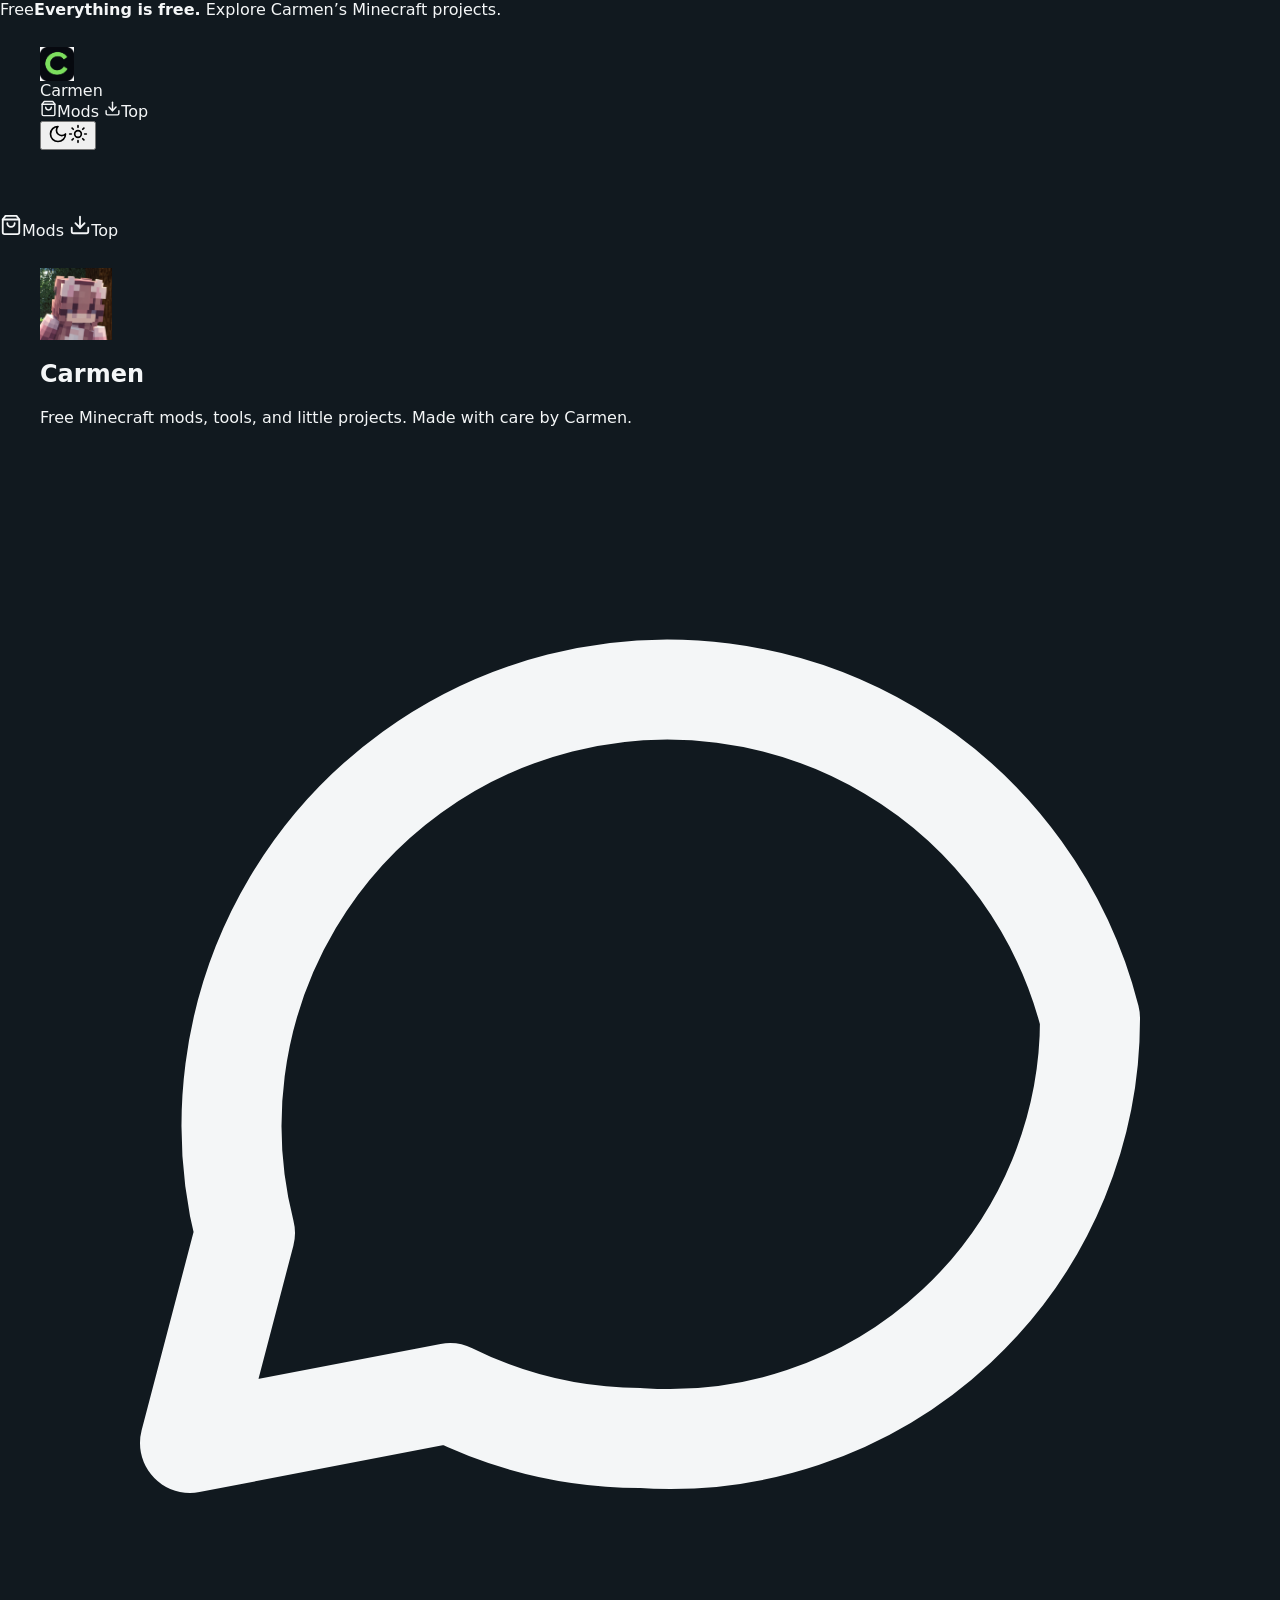
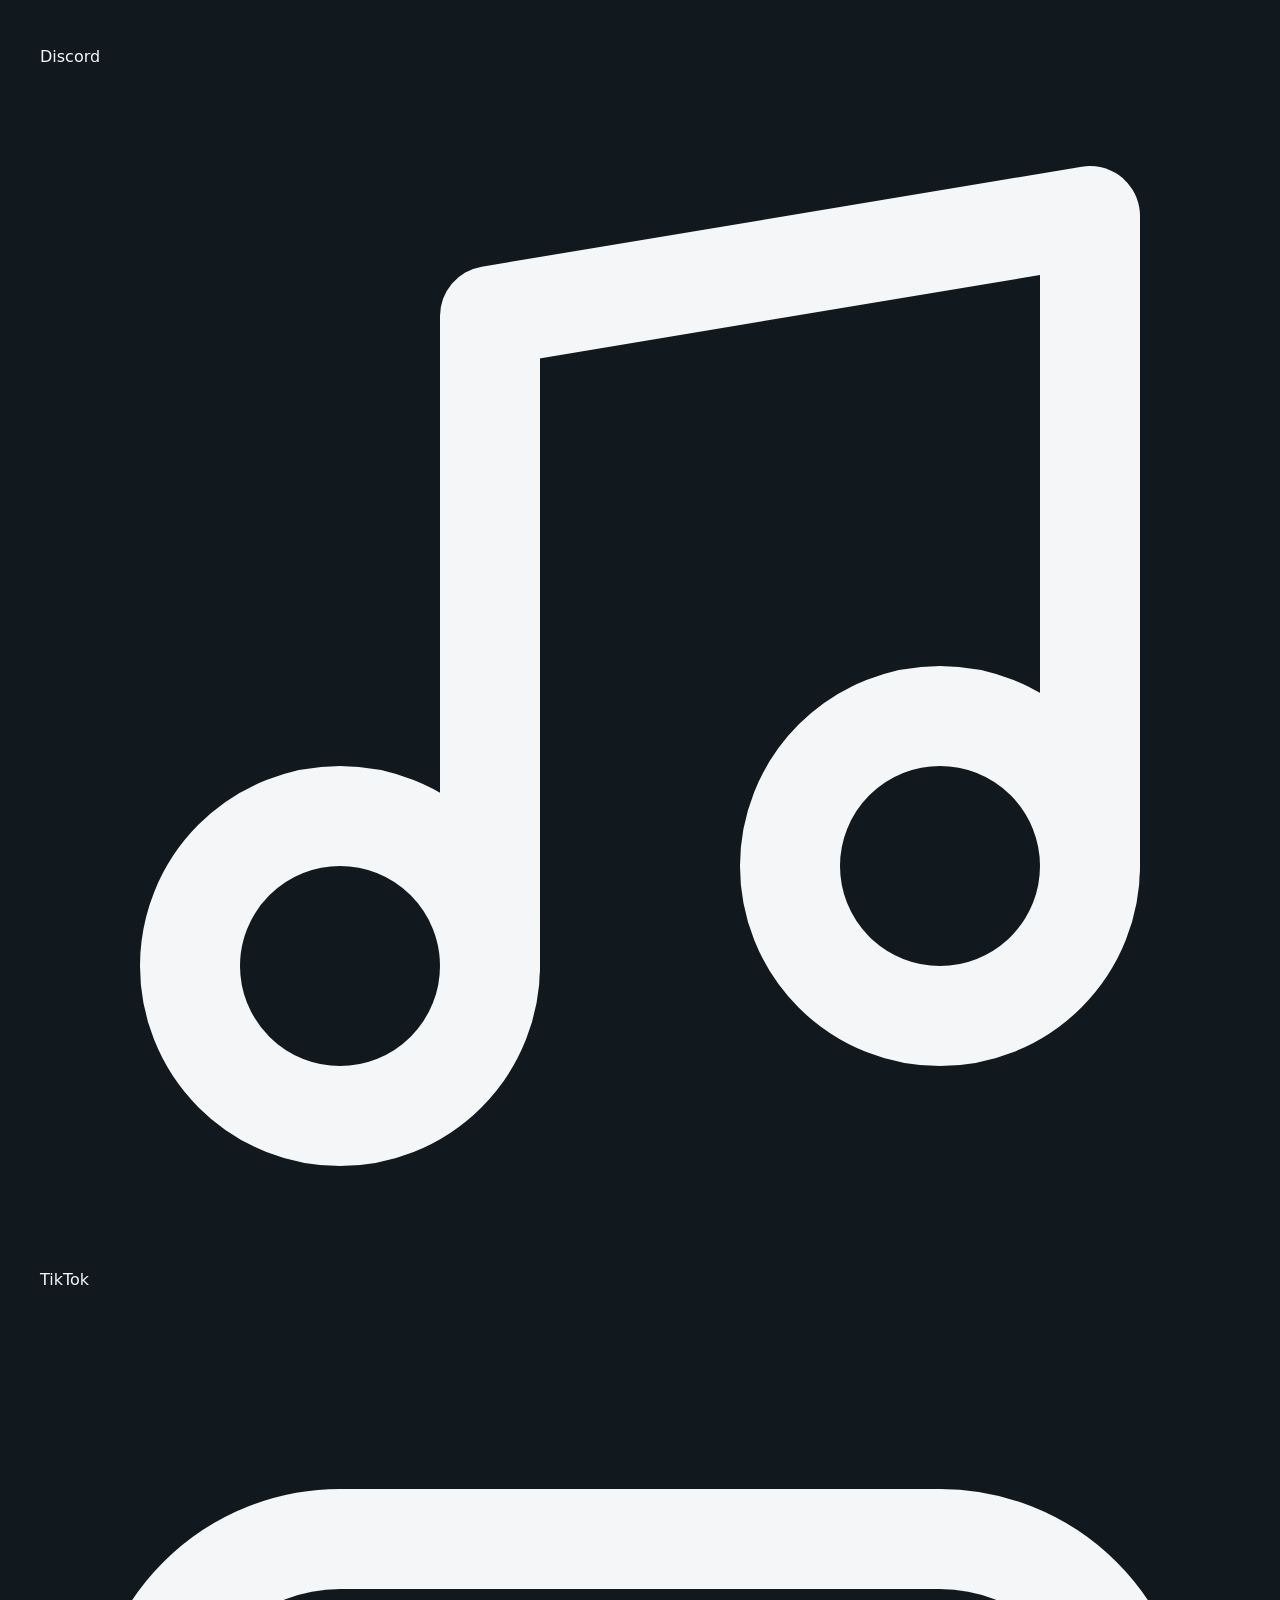
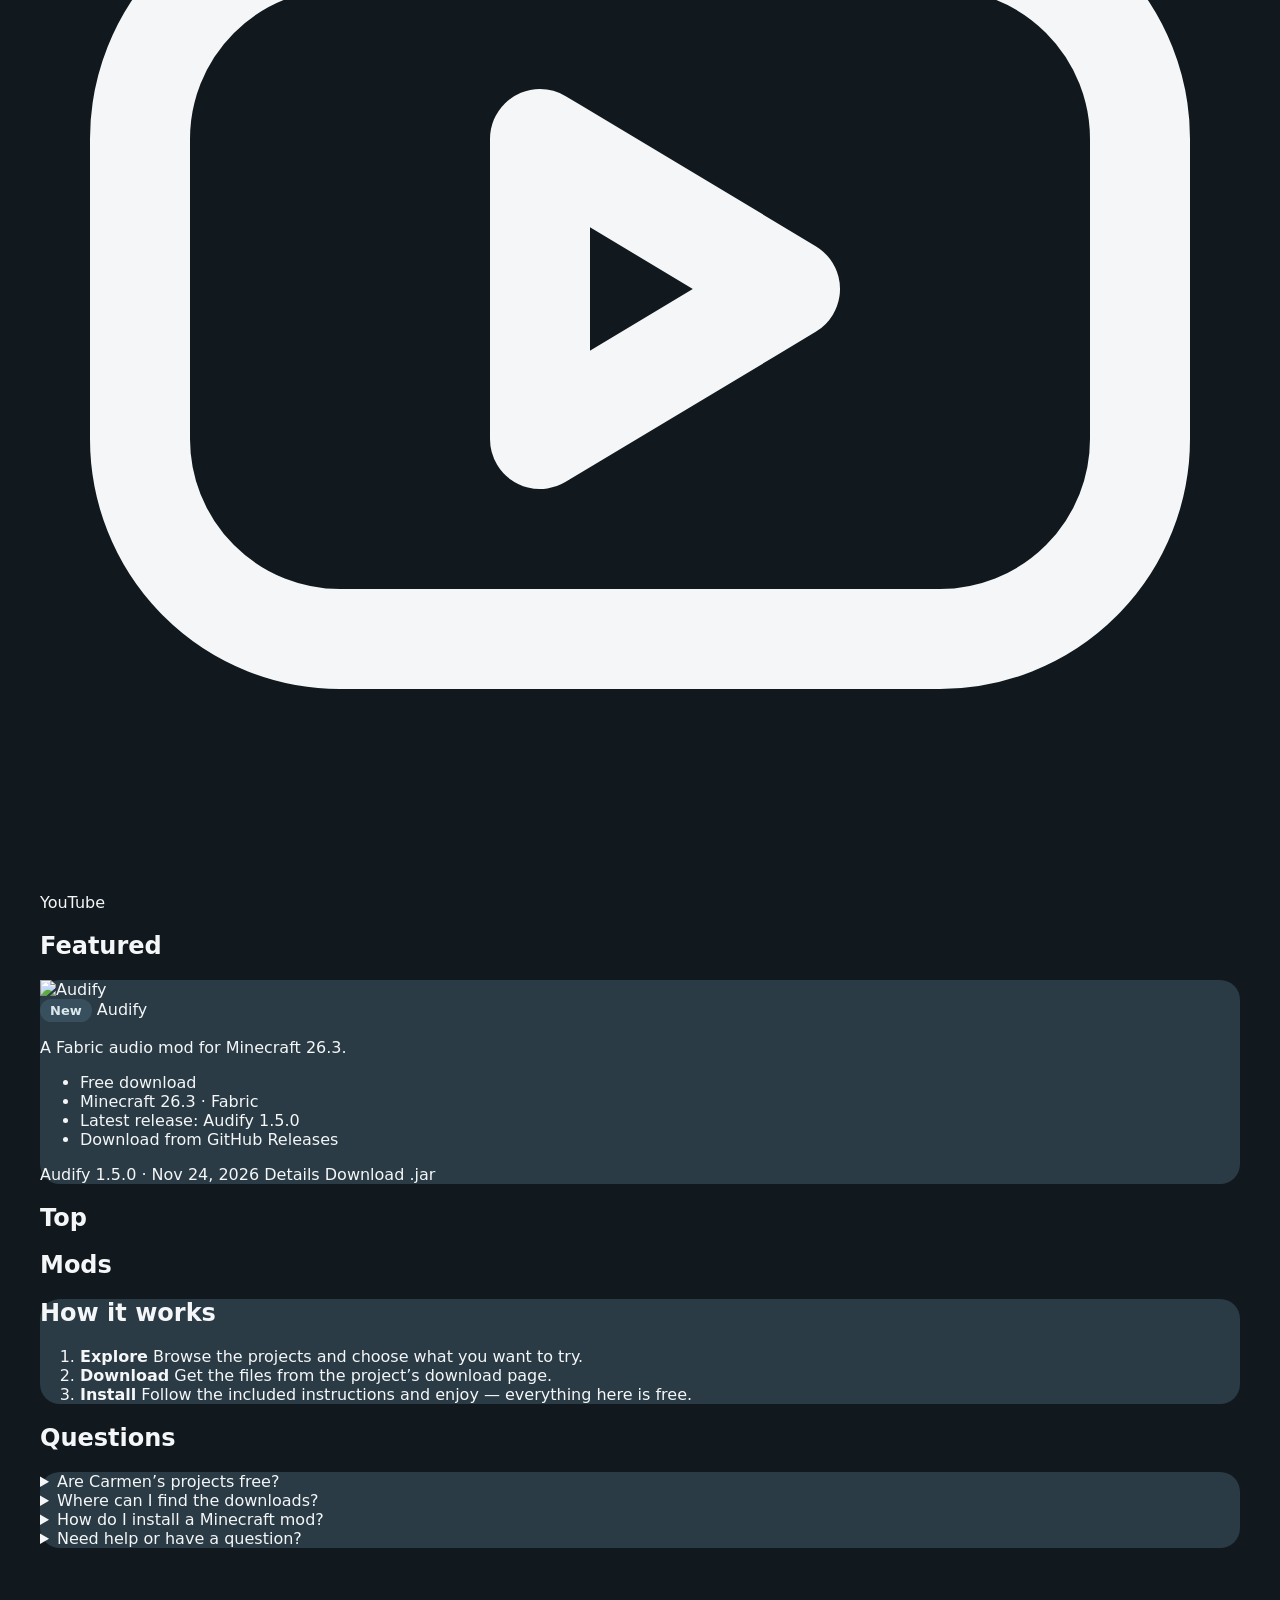
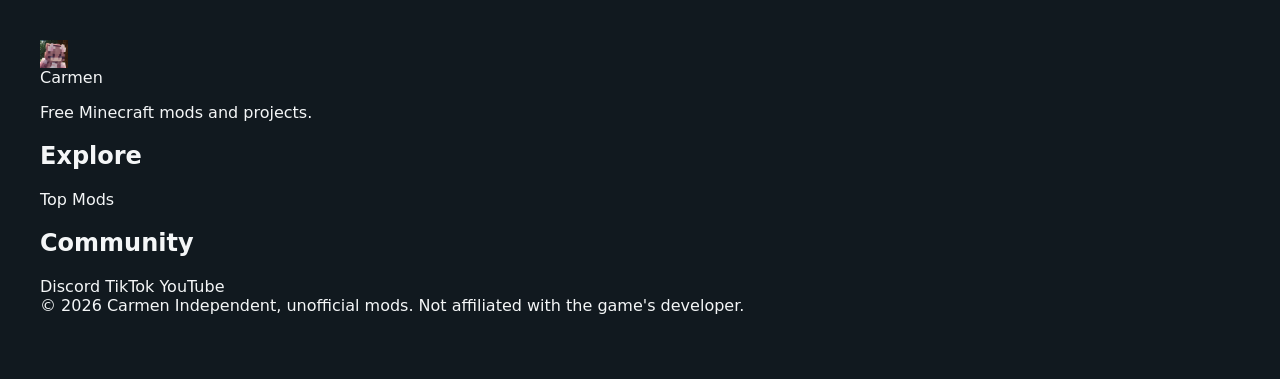
==== index.html @ 6ea2a664 "Add files via upload" ====
<!DOCTYPE html>
<html lang="en" data-theme="dark"><head>
<meta charset="utf-8">
<meta name="viewport" content="width=device-width, initial-scale=1, viewport-fit=cover">
<title>Carmen · Minecraft Mods</title>
<meta name="description" content="A collection of free Minecraft mods and projects by Carmen, including Audify.">
<meta name="theme-color" content="#192025">
<meta name="color-scheme" content="light dark">


<meta property="og:type" content="website">
<meta property="og:site_name" content="Carmen">
<meta property="og:url" content="https://gduck.site/">
<meta property="og:title" content="Carmen · Minecraft Mods">
<meta property="og:description" content="A collection of free Minecraft mods and projects by Carmen.">
<meta property="og:image" content="carmenicon.png">
<meta property="og:image:width" content="1200">
<meta property="og:image:height" content="630">
<meta name="twitter:card" content="summary_large_image">
<link rel="icon" type="image/png" href="carmenicon.png">

<link rel="apple-touch-icon" href="carmenicon.png">


<link rel="stylesheet" href="styles.css"></head>
<body class="has-tabbar" cz-shortcut-listen="true"><div class="sale-bar" role="note"><div class="sale-bar-inner"><span class="sale-pill">Free</span><span class="sale-bar-msg"><b>Everything is free.</b> Explore Carmen’s Minecraft projects.</span></div></div>
<!-- chrome: written by scripts/site-chrome.mjs -->
<header class="topbar">
  <div class="container topbar-inner">
    <a class="brand" href="/"><img src="nav-icon.png" alt="" width="34" height="34">Carmen</a>
    <nav class="nav" aria-label="Main">
      <a href="#mods" aria-current="page"><svg xmlns="http://www.w3.org/2000/svg" width="17" height="17" viewBox="0 0 24 24" fill="none" stroke="currentColor" stroke-width="2" stroke-linecap="round" stroke-linejoin="round" aria-hidden="true"><path d="M6 2 3 6v14a2 2 0 0 0 2 2h14a2 2 0 0 0 2-2V6l-3-4Z"></path><path d="M3 6h18"></path><path d="M16 10a4 4 0 0 1-8 0"></path></svg>Mods</a>
      <a href="#top"><svg xmlns="http://www.w3.org/2000/svg" width="17" height="17" viewBox="0 0 24 24" fill="none" stroke="currentColor" stroke-width="2" stroke-linecap="round" stroke-linejoin="round" aria-hidden="true"><path d="M21 15v4a2 2 0 0 1-2 2H5a2 2 0 0 1-2-2v-4"></path><path d="m7 10 5 5 5-5"></path><path d="M12 15V3"></path></svg>Top</a>
    </nav>
    <button class="icon-btn theme-toggle" type="button" aria-label="Switch to light theme"><span class="icon-moon"><svg xmlns="http://www.w3.org/2000/svg" width="20" height="20" viewBox="0 0 24 24" fill="none" stroke="currentColor" stroke-width="2" stroke-linecap="round" stroke-linejoin="round" aria-hidden="true"><path d="M12 3a6 6 0 0 0 9 9 9 9 0 1 1-9-9Z"></path></svg></span><span class="icon-sun"><svg xmlns="http://www.w3.org/2000/svg" width="20" height="20" viewBox="0 0 24 24" fill="none" stroke="currentColor" stroke-width="2" stroke-linecap="round" stroke-linejoin="round" aria-hidden="true"><circle cx="12" cy="12" r="4"></circle><path d="M12 2v2M12 20v2M4.93 4.93l1.41 1.41M17.66 17.66l1.41 1.41M2 12h2M20 12h2M6.34 17.66l-1.41 1.41M19.07 4.93l-1.41 1.41"></path></svg></span></button>
    
  </div>
</header>
<nav class="tabbar" aria-label="Main">
  <a href="#mods" aria-current="page"><svg xmlns="http://www.w3.org/2000/svg" width="22" height="22" viewBox="0 0 24 24" fill="none" stroke="currentColor" stroke-width="2" stroke-linecap="round" stroke-linejoin="round" aria-hidden="true"><path d="M6 2 3 6v14a2 2 0 0 0 2 2h14a2 2 0 0 0 2-2V6l-3-4Z"></path><path d="M3 6h18"></path><path d="M16 10a4 4 0 0 1-8 0"></path></svg><span>Mods</span></a>
  <a href="#top"><svg xmlns="http://www.w3.org/2000/svg" width="22" height="22" viewBox="0 0 24 24" fill="none" stroke="currentColor" stroke-width="2" stroke-linecap="round" stroke-linejoin="round" aria-hidden="true"><path d="M21 15v4a2 2 0 0 1-2 2H5a2 2 0 0 1-2-2v-4"></path><path d="m7 10 5 5 5-5"></path><path d="M12 15V3"></path></svg><span>Top</span></a>
</nav>

<!-- /chrome -->
<main class="page">
  <div class="container stack-lg">
    <section class="intro" aria-labelledby="intro-title">
      <img class="intro-avatar" src="carmenicon.png" alt="" width="72" height="72">
      <div class="intro-text">
        <h1 id="intro-title">Carmen</h1>
        <p>Free Minecraft mods, tools, and little projects. Made with care by Carmen.</p>
        <nav class="intro-links" aria-label="Carmen elsewhere">
          <a href="https://discord.gg/7WDp9NBneT" target="_blank" rel="noopener"><svg viewBox="0 0 24 24" fill="none" stroke="currentColor" stroke-width="2" stroke-linecap="round" stroke-linejoin="round" aria-hidden="true"><path d="M21 11.5a8.4 8.4 0 0 1-9 8.4 8.6 8.6 0 0 1-3.8-.9L3 20l1.1-4.2A8.4 8.4 0 1 1 21 11.5Z"></path></svg>Discord</a>
          <a href="https://www.tiktok.com/@gduckmc" target="_blank" rel="noopener"><svg viewBox="0 0 24 24" fill="none" stroke="currentColor" stroke-width="2" stroke-linecap="round" stroke-linejoin="round" aria-hidden="true"><path d="M9 18V5l12-2v13"></path><circle cx="6" cy="18" r="3"></circle><circle cx="18" cy="16" r="3"></circle></svg>TikTok</a>
          <a href="https://www.youtube.com/@GDuck" target="_blank" rel="noopener"><svg viewBox="0 0 24 24" fill="none" stroke="currentColor" stroke-width="2" stroke-linecap="round" stroke-linejoin="round" aria-hidden="true"><rect x="2" y="5" width="20" height="14" rx="4"></rect><path d="m10 9 5 3-5 3Z"></path></svg>YouTube</a>
        </nav>
      </div>
    </section>

    <section id="audify-featured" class="shop-section" aria-labelledby="audify-title">
      <h2 id="audify-title" class="section-title">Featured</h2>
      <div class="preorder-grid">
        <article class="card bundle-card preorder-card">
          <a class="product-art-wrap" href="mods/audify/" aria-label="View Audify">
            <img class="product-art" src="https://raw.githubusercontent.com/peureumen/mods/refs/heads/main/audifythmb.png" alt="Audify" loading="eager">
          </a>
          <div class="bundle-card-body">
            <span class="badge preorder-badge">New</span>
            <a class="product-card-name preorder-name" href="mods/audify/">Audify</a>
            <p class="product-card-line">A Fabric audio mod for Minecraft 26.3.</p>
            <ul class="bundle-includes preorder-perks">
              <li>Free download</li>
              <li>Minecraft 26.3 · Fabric</li>
              <li>Latest release: Audify 1.5.0</li>
              <li>Download from GitHub Releases</li>
            </ul>
            <div class="bundle-foot">
              <span class="bundle-note">Audify 1.5.0 · Nov 24, 2026</span>
              <span class="preorder-action">
                <a class="btn" href="mods/audify/">Details</a>
                <a class="btn btn-primary" href="https://github.com/peureumen/mods/releases/tag/audifyreleases" target="_blank" rel="noopener">Download .jar</a>
              </span>
            </div>
          </div>
        </article>
      </div>
    </section>

    <section id="top" class="shop-section" aria-labelledby="top-title">
      <h2 id="top-title" class="section-title">Top</h2>
    </section>

    <section id="mods" class="shop-section" aria-labelledby="mods-title">
      <h2 id="mods-title" class="section-title">Mods</h2>
      <div id="mod-release-grid" class="shop-grid" aria-live="polite"></div>
    </section>

    <section class="card" aria-labelledby="how-title">
      <h2 id="how-title">How it works</h2>
      <ol class="steps how-steps">
        <li><strong>Explore</strong> Browse the projects and choose what you want to try.</li>
        <li><strong>Download</strong> Get the files from the project’s download page.</li>
        <li><strong>Install</strong> Follow the included instructions and enjoy — everything here is free.</li>
      </ol>
    </section>

    <section aria-labelledby="faq-title">
      <h2 id="faq-title" class="section-title">Questions</h2>
      <div class="card faq-card">
        <details class="faq"><summary>Are Carmen’s projects free?</summary><div class="answer">Yes. Everything featured here is free to access. There are no paid tiers, bundles, or checkout steps.</div></details>
        <details class="faq"><summary>Where can I find the downloads?</summary><div class="answer">Open the project’s official download page or community post. Download links and installation notes will be provided with each project.</div></details>
        <details class="faq"><summary>How do I install a Minecraft mod?</summary><div class="answer">Make sure you have the correct Minecraft version and mod loader, then place the downloaded mod file in your Minecraft mods folder. Check the project instructions for any extra requirements.</div></details>
        <details class="faq"><summary>Need help or have a question?</summary><div class="answer">Join the Discord community and ask there. You can also follow Carmen on YouTube and TikTok for updates.</div></details>
      </div>
    </section>
  </div>
</main>
<!-- footer: written by scripts/site-chrome.mjs -->
<footer class="footer">
  <div class="container">
    <div class="footer-grid">
      <div class="footer-about">
        <a class="footer-brand" href="/"><img src="carmenicon.png" alt="" width="28" height="28" loading="lazy">Carmen</a>
        <p>Free Minecraft mods and projects.</p>
      </div>
      <nav class="footer-col" aria-label="Explore">
        <h2>Explore</h2>
        <a href="#top">Top</a>
        <a href="#mods">Mods</a>
      </nav>
      <nav class="footer-col" aria-label="Community">
        <h2>Community</h2>
        <a href="https://discord.gg/7WDp9NBneT" target="_blank" rel="noopener">Discord</a>
        <a href="https://www.tiktok.com/@gduckmc" target="_blank" rel="noopener">TikTok</a>
        <a href="https://www.youtube.com/@GDuck" target="_blank" rel="noopener">YouTube</a>
      </nav>
    </div>
    <div class="footer-bottom">
      <span>© <span data-year="">2026</span> Carmen</span>
      <span>Independent, unofficial mods. Not affiliated with the game's developer.</span>
    </div>
  </div>
</footer>
<!-- /footer -->
<script src="scripts.js"></script></body></html>
---- styles.css ----
:root{
  --bg:#11191f;
  --surface:#2a3b45;
  --surface-2:#314650;
  --text:#f4f6f7;
  --muted:#aebec8;
  --accent:#6ee86d;
  --max:1200px;
  --gap:28px;
}
*{box-sizing:border-box}
html,body{margin:0;padding:0;background:var(--bg);color:var(--text);font-family:Inter,system-ui,-apple-system,BlinkMacSystemFont,"Segoe UI",sans-serif}
body{min-height:100vh;overflow-x:hidden}
a{color:inherit;text-decoration:none}
img{max-width:100%;display:block}
.container{width:min(calc(100% - 28px),var(--max));margin:0 auto;padding:28px 0 64px}
.product-layout{display:grid;grid-template-columns:minmax(0,1fr) minmax(320px,380px);gap:28px;align-items:start}
.product-main,.product-side{min-width:0}
.card{background:var(--surface);border-radius:20px;min-width:0}
.info-card{display:grid;grid-template-columns:150px minmax(0,1fr);gap:26px;align-items:center;padding:25px}
.mod-icon{width:140px;height:140px;border-radius:18px;object-fit:cover;background:#18242b}
.facts{display:grid;gap:12px;min-width:0}
.fact{display:grid;grid-template-columns:90px minmax(0,1fr);gap:12px;align-items:start;font-size:16px;line-height:1.45}
.fact-label{color:var(--muted)}
.fact-value{font-weight:700;min-width:0;overflow-wrap:anywhere}
.about-card{margin-top:20px;padding:24px}
.about-card h2{margin:0 0 10px;font-size:23px;line-height:1.2}
.about-card p{margin:0;color:#d5e0e5;line-height:1.6}
.hero-card{padding:25px;min-width:0;overflow:hidden}
.badges{display:flex;flex-wrap:wrap;gap:8px;margin-bottom:8px}
.badge{display:inline-flex;align-items:center;padding:5px 10px;border-radius:999px;font-size:13px;font-weight:700;line-height:1;background:#38505d;color:#dbe8ee}
.badge.free{background:#1f4a2b;color:#8cf28a;border:1px solid #397442}
.hero-card h1{font-size:clamp(34px,4vw,44px);line-height:1.04;margin:0 0 12px;letter-spacing:-.02em;overflow-wrap:anywhere;word-break:break-word}
.tagline{color:#a9c3d0;font-size:16px;line-height:1.5;margin:0 0 20px;overflow-wrap:anywhere}
.download-btn{width:100%;border:0;background:#f5f2ed;color:#11191f;border-radius:999px;min-height:48px;padding:12px 18px;font-size:17px;font-weight:800;display:flex;align-items:center;justify-content:center;gap:9px;cursor:pointer}
.download-btn:hover{filter:brightness(.96)}
.download-meta{margin:10px 3px 0;color:#9eb5c0;font-size:14px;line-height:1.5;text-align:center;overflow-wrap:anywhere}
.section{margin-top:20px;padding:24px}
.section h2{margin:0 0 16px;font-size:23px}
.features{display:grid;grid-template-columns:repeat(2,minmax(0,1fr));gap:12px}
.feature{background:var(--surface-2);padding:15px;border-radius:14px;min-width:0}
.feature strong{display:block;margin-bottom:5px}
.feature span{color:#bfd0d8;line-height:1.5;font-size:14px}
.shots{display:grid;grid-template-columns:repeat(2,minmax(0,1fr));gap:14px}
.shots img{width:100%;aspect-ratio:16/9;object-fit:cover;border-radius:14px;background:#172229}
.empty{color:var(--muted);margin:0}
@media(max-width:850px){
  .product-layout{grid-template-columns:minmax(0,1fr)}
  .product-side{order:-1}
}
@media(max-width:620px){
  .container{width:min(calc(100% - 20px),var(--max));padding-top:16px}
  .info-card{grid-template-columns:96px minmax(0,1fr);gap:16px;padding:18px}
  .mod-icon{width:96px;height:96px;border-radius:15px}
  .fact{grid-template-columns:74px minmax(0,1fr);gap:8px;font-size:14px}
  .hero-card,.about-card,.section{padding:19px}
  .hero-card h1{font-size:clamp(30px,10vw,40px)}
  .features,.shots{grid-template-columns:1fr}
}
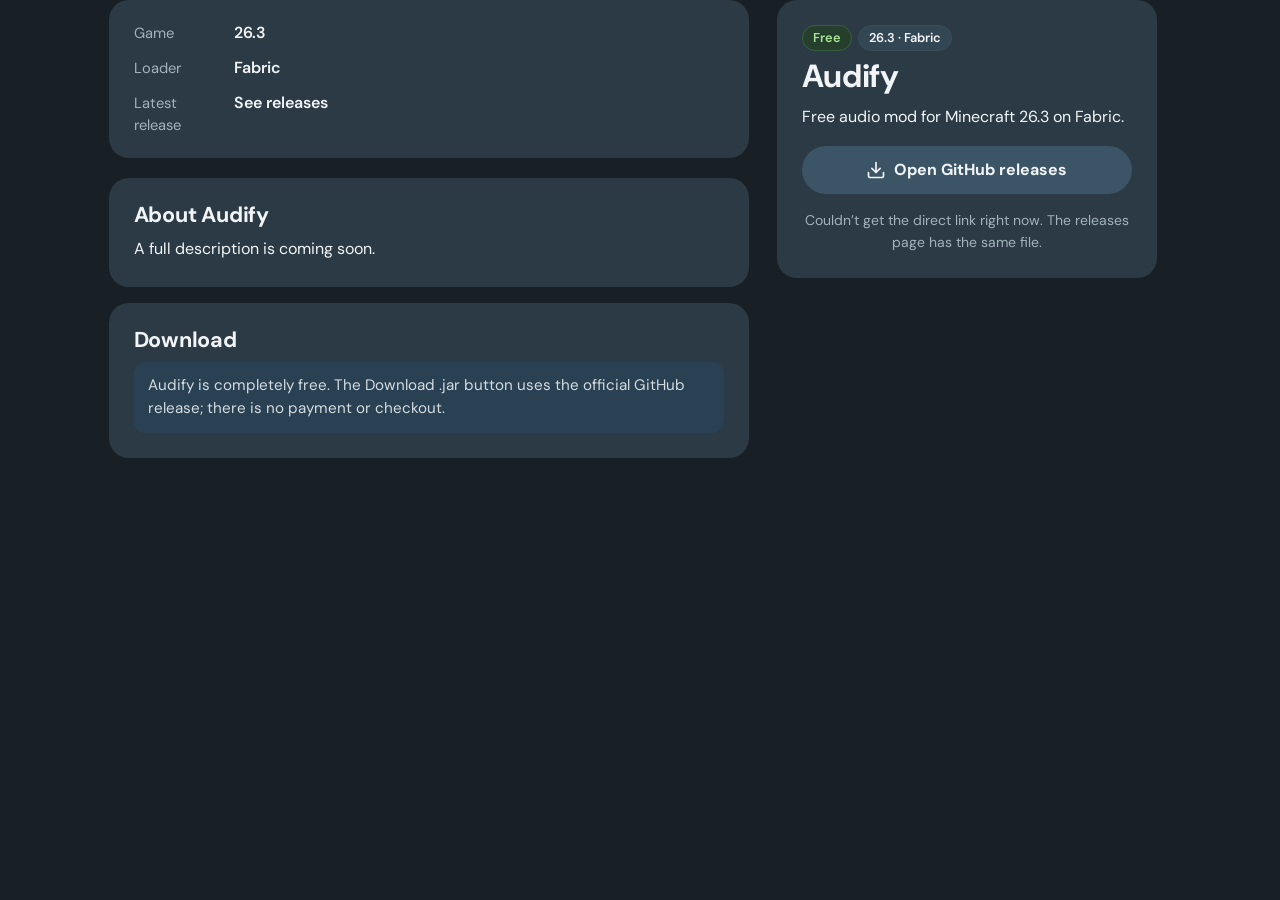
==== commit e2593c7d: "Add files via upload" ====
--- a/index.html
+++ b/index.html
@@ -1,145 +1,53 @@
-<!DOCTYPE html>
-<html lang="en" data-theme="dark"><head>
+<!doctype html>
+<html lang="en" data-theme="dark">
+<head>
 <meta charset="utf-8">
 <meta name="viewport" content="width=device-width, initial-scale=1, viewport-fit=cover">
-<title>Carmen · Minecraft Mods</title>
-<meta name="description" content="A collection of free Minecraft mods and projects by Carmen, including Audify.">
-<meta name="theme-color" content="#192025">
-<meta name="color-scheme" content="light dark">
-
-
-<meta property="og:type" content="website">
-<meta property="og:site_name" content="Carmen">
-<meta property="og:url" content="https://gduck.site/">
-<meta property="og:title" content="Carmen · Minecraft Mods">
-<meta property="og:description" content="A collection of free Minecraft mods and projects by Carmen.">
-<meta property="og:image" content="carmenicon.png">
-<meta property="og:image:width" content="1200">
-<meta property="og:image:height" content="630">
-<meta name="twitter:card" content="summary_large_image">
-<link rel="icon" type="image/png" href="carmenicon.png">
-
-<link rel="apple-touch-icon" href="carmenicon.png">
-
-
-<link rel="stylesheet" href="styles.css"></head>
-<body class="has-tabbar" cz-shortcut-listen="true"><div class="sale-bar" role="note"><div class="sale-bar-inner"><span class="sale-pill">Free</span><span class="sale-bar-msg"><b>Everything is free.</b> Explore Carmen’s Minecraft projects.</span></div></div>
-<!-- chrome: written by scripts/site-chrome.mjs -->
-<header class="topbar">
-  <div class="container topbar-inner">
-    <a class="brand" href="/"><img src="nav-icon.png" alt="" width="34" height="34">Carmen</a>
-    <nav class="nav" aria-label="Main">
-      <a href="#mods" aria-current="page"><svg xmlns="http://www.w3.org/2000/svg" width="17" height="17" viewBox="0 0 24 24" fill="none" stroke="currentColor" stroke-width="2" stroke-linecap="round" stroke-linejoin="round" aria-hidden="true"><path d="M6 2 3 6v14a2 2 0 0 0 2 2h14a2 2 0 0 0 2-2V6l-3-4Z"></path><path d="M3 6h18"></path><path d="M16 10a4 4 0 0 1-8 0"></path></svg>Mods</a>
-      <a href="#top"><svg xmlns="http://www.w3.org/2000/svg" width="17" height="17" viewBox="0 0 24 24" fill="none" stroke="currentColor" stroke-width="2" stroke-linecap="round" stroke-linejoin="round" aria-hidden="true"><path d="M21 15v4a2 2 0 0 1-2 2H5a2 2 0 0 1-2-2v-4"></path><path d="m7 10 5 5 5-5"></path><path d="M12 15V3"></path></svg>Top</a>
-    </nav>
-    <button class="icon-btn theme-toggle" type="button" aria-label="Switch to light theme"><span class="icon-moon"><svg xmlns="http://www.w3.org/2000/svg" width="20" height="20" viewBox="0 0 24 24" fill="none" stroke="currentColor" stroke-width="2" stroke-linecap="round" stroke-linejoin="round" aria-hidden="true"><path d="M12 3a6 6 0 0 0 9 9 9 9 0 1 1-9-9Z"></path></svg></span><span class="icon-sun"><svg xmlns="http://www.w3.org/2000/svg" width="20" height="20" viewBox="0 0 24 24" fill="none" stroke="currentColor" stroke-width="2" stroke-linecap="round" stroke-linejoin="round" aria-hidden="true"><circle cx="12" cy="12" r="4"></circle><path d="M12 2v2M12 20v2M4.93 4.93l1.41 1.41M17.66 17.66l1.41 1.41M2 12h2M20 12h2M6.34 17.66l-1.41 1.41M19.07 4.93l-1.41 1.41"></path></svg></span></button>
-    
-  </div>
-</header>
-<nav class="tabbar" aria-label="Main">
-  <a href="#mods" aria-current="page"><svg xmlns="http://www.w3.org/2000/svg" width="22" height="22" viewBox="0 0 24 24" fill="none" stroke="currentColor" stroke-width="2" stroke-linecap="round" stroke-linejoin="round" aria-hidden="true"><path d="M6 2 3 6v14a2 2 0 0 0 2 2h14a2 2 0 0 0 2-2V6l-3-4Z"></path><path d="M3 6h18"></path><path d="M16 10a4 4 0 0 1-8 0"></path></svg><span>Mods</span></a>
-  <a href="#top"><svg xmlns="http://www.w3.org/2000/svg" width="22" height="22" viewBox="0 0 24 24" fill="none" stroke="currentColor" stroke-width="2" stroke-linecap="round" stroke-linejoin="round" aria-hidden="true"><path d="M21 15v4a2 2 0 0 1-2 2H5a2 2 0 0 1-2-2v-4"></path><path d="m7 10 5 5 5-5"></path><path d="M12 15V3"></path></svg><span>Top</span></a>
-</nav>
-
-<!-- /chrome -->
-<main class="page">
-  <div class="container stack-lg">
-    <section class="intro" aria-labelledby="intro-title">
-      <img class="intro-avatar" src="carmenicon.png" alt="" width="72" height="72">
-      <div class="intro-text">
-        <h1 id="intro-title">Carmen</h1>
-        <p>Free Minecraft mods, tools, and little projects. Made with care by Carmen.</p>
-        <nav class="intro-links" aria-label="Carmen elsewhere">
-          <a href="https://discord.gg/7WDp9NBneT" target="_blank" rel="noopener"><svg viewBox="0 0 24 24" fill="none" stroke="currentColor" stroke-width="2" stroke-linecap="round" stroke-linejoin="round" aria-hidden="true"><path d="M21 11.5a8.4 8.4 0 0 1-9 8.4 8.6 8.6 0 0 1-3.8-.9L3 20l1.1-4.2A8.4 8.4 0 1 1 21 11.5Z"></path></svg>Discord</a>
-          <a href="https://www.tiktok.com/@gduckmc" target="_blank" rel="noopener"><svg viewBox="0 0 24 24" fill="none" stroke="currentColor" stroke-width="2" stroke-linecap="round" stroke-linejoin="round" aria-hidden="true"><path d="M9 18V5l12-2v13"></path><circle cx="6" cy="18" r="3"></circle><circle cx="18" cy="16" r="3"></circle></svg>TikTok</a>
-          <a href="https://www.youtube.com/@GDuck" target="_blank" rel="noopener"><svg viewBox="0 0 24 24" fill="none" stroke="currentColor" stroke-width="2" stroke-linecap="round" stroke-linejoin="round" aria-hidden="true"><rect x="2" y="5" width="20" height="14" rx="4"></rect><path d="m10 9 5 3-5 3Z"></path></svg>YouTube</a>
-        </nav>
-      </div>
+<title>Audify · Carmen</title>
+<meta name="description" content="Audify · free Minecraft 26.3 Fabric mod.">
+<link rel="stylesheet" href="../../styles.css">
+</head>
+<body class="has-tabbar mod-page" data-mod="audify">
+<main class="container">
+  <div class="product-layout mod-layout">
+    <section class="product-media card">
+      <img class="product-hero" data-mod-hero src="https://raw.githubusercontent.com/peureumen/mods/refs/heads/main/audifythmb.png" alt="Audify">
+      <dl class="product-facts">
+        <div><dt>Game</dt><dd>26.3</dd></div>
+        <div><dt>Loader</dt><dd>Fabric</dd></div>
+        <div><dt>Latest release</dt><dd data-fact="version">Audify 1.5.0</dd></div>
+      </dl>
     </section>
 
-    <section id="audify-featured" class="shop-section" aria-labelledby="audify-title">
-      <h2 id="audify-title" class="section-title">Featured</h2>
-      <div class="preorder-grid">
-        <article class="card bundle-card preorder-card">
-          <a class="product-art-wrap" href="mods/audify/" aria-label="View Audify">
-            <img class="product-art" src="https://raw.githubusercontent.com/peureumen/mods/refs/heads/main/audifythmb.png" alt="Audify" loading="eager">
-          </a>
-          <div class="bundle-card-body">
-            <span class="badge preorder-badge">New</span>
-            <a class="product-card-name preorder-name" href="mods/audify/">Audify</a>
-            <p class="product-card-line">A Fabric audio mod for Minecraft 26.3.</p>
-            <ul class="bundle-includes preorder-perks">
-              <li>Free download</li>
-              <li>Minecraft 26.3 · Fabric</li>
-              <li>Latest release: Audify 1.5.0</li>
-              <li>Download from GitHub Releases</li>
-            </ul>
-            <div class="bundle-foot">
-              <span class="bundle-note">Audify 1.5.0 · Nov 24, 2026</span>
-              <span class="preorder-action">
-                <a class="btn" href="mods/audify/">Details</a>
-                <a class="btn btn-primary" href="https://github.com/peureumen/mods/releases/tag/audifyreleases" target="_blank" rel="noopener">Download .jar</a>
-              </span>
-            </div>
-          </div>
-        </article>
+    <aside class="buy-card card">
+      <div class="buy-head">
+        <img class="buy-icon" data-mod-icon src="https://raw.githubusercontent.com/peuremen/mods/refs/heads/main/audifythmb.png" alt="Audify">
+        <div class="buy-title">
+          <div class="buy-chips"><span class="badge badge-green">Free</span><span class="badge">26.3 · Fabric</span></div>
+          <h1 data-mod-name>Audify</h1>
+        </div>
       </div>
-    </section>
+      <p class="buy-tagline" data-mod-tagline>Free audio mod for Minecraft 26.3 on Fabric.</p>
+      <a class="btn btn-primary btn-block" data-download href="https://github.com/peuremen/mods/releases/tag/audifyreleases">Download .jar</a>
+      <p class="dl-meta" data-download-meta>Audify 1.5.0 · GitHub Releases</p>
+    </aside>
 
-    <section id="top" class="shop-section" aria-labelledby="top-title">
-      <h2 id="top-title" class="section-title">Top</h2>
-    </section>
-
-    <section id="mods" class="shop-section" aria-labelledby="mods-title">
-      <h2 id="mods-title" class="section-title">Mods</h2>
-      <div id="mod-release-grid" class="shop-grid" aria-live="polite"></div>
-    </section>
-
-    <section class="card" aria-labelledby="how-title">
-      <h2 id="how-title">How it works</h2>
-      <ol class="steps how-steps">
-        <li><strong>Explore</strong> Browse the projects and choose what you want to try.</li>
-        <li><strong>Download</strong> Get the files from the project’s download page.</li>
-        <li><strong>Install</strong> Follow the included instructions and enjoy — everything here is free.</li>
-      </ol>
-    </section>
-
-    <section aria-labelledby="faq-title">
-      <h2 id="faq-title" class="section-title">Questions</h2>
-      <div class="card faq-card">
-        <details class="faq"><summary>Are Carmen’s projects free?</summary><div class="answer">Yes. Everything featured here is free to access. There are no paid tiers, bundles, or checkout steps.</div></details>
-        <details class="faq"><summary>Where can I find the downloads?</summary><div class="answer">Open the project’s official download page or community post. Download links and installation notes will be provided with each project.</div></details>
-        <details class="faq"><summary>How do I install a Minecraft mod?</summary><div class="answer">Make sure you have the correct Minecraft version and mod loader, then place the downloaded mod file in your Minecraft mods folder. Check the project instructions for any extra requirements.</div></details>
-        <details class="faq"><summary>Need help or have a question?</summary><div class="answer">Join the Discord community and ask there. You can also follow Carmen on YouTube and TikTok for updates.</div></details>
-      </div>
+    <section class="product-details">
+      <section class="card">
+        <h2>About Audify</h2>
+        <div data-mod-about><p>A full description is coming soon.</p></div>
+      </section>
+      <section class="card" data-section="features">
+        <h2>Features</h2>
+        <ul class="feature-list"><li>Free download</li><li>Minecraft 26.3</li><li>Fabric</li><li>Official GitHub release</li></ul>
+      </section>
+      <section class="card">
+        <h2>Download</h2>
+        <p class="mod-note">Audify is completely free. The Download .jar button uses the official GitHub release; there is no payment or checkout.</p>
+      </section>
     </section>
   </div>
 </main>
-<!-- footer: written by scripts/site-chrome.mjs -->
-<footer class="footer">
-  <div class="container">
-    <div class="footer-grid">
-      <div class="footer-about">
-        <a class="footer-brand" href="/"><img src="carmenicon.png" alt="" width="28" height="28" loading="lazy">Carmen</a>
-        <p>Free Minecraft mods and projects.</p>
-      </div>
-      <nav class="footer-col" aria-label="Explore">
-        <h2>Explore</h2>
-        <a href="#top">Top</a>
-        <a href="#mods">Mods</a>
-      </nav>
-      <nav class="footer-col" aria-label="Community">
-        <h2>Community</h2>
-        <a href="https://discord.gg/7WDp9NBneT" target="_blank" rel="noopener">Discord</a>
-        <a href="https://www.tiktok.com/@gduckmc" target="_blank" rel="noopener">TikTok</a>
-        <a href="https://www.youtube.com/@GDuck" target="_blank" rel="noopener">YouTube</a>
-      </nav>
-    </div>
-    <div class="footer-bottom">
-      <span>© <span data-year="">2026</span> Carmen</span>
-      <span>Independent, unofficial mods. Not affiliated with the game's developer.</span>
-    </div>
-  </div>
-</footer>
-<!-- /footer -->
-<script src="scripts.js"></script></body></html>+<script src="../../scripts.js"></script>
+</body>
+</html>
--- a/styles.css
+++ b/styles.css
@@ -1,59 +1,1001 @@
-:root{
-  --bg:#11191f;
-  --surface:#2a3b45;
-  --surface-2:#314650;
-  --text:#f4f6f7;
-  --muted:#aebec8;
-  --accent:#6ee86d;
-  --max:1200px;
-  --gap:28px;
-}
-*{box-sizing:border-box}
-html,body{margin:0;padding:0;background:var(--bg);color:var(--text);font-family:Inter,system-ui,-apple-system,BlinkMacSystemFont,"Segoe UI",sans-serif}
-body{min-height:100vh;overflow-x:hidden}
-a{color:inherit;text-decoration:none}
-img{max-width:100%;display:block}
-.container{width:min(calc(100% - 28px),var(--max));margin:0 auto;padding:28px 0 64px}
-.product-layout{display:grid;grid-template-columns:minmax(0,1fr) minmax(320px,380px);gap:28px;align-items:start}
-.product-main,.product-side{min-width:0}
-.card{background:var(--surface);border-radius:20px;min-width:0}
-.info-card{display:grid;grid-template-columns:150px minmax(0,1fr);gap:26px;align-items:center;padding:25px}
-.mod-icon{width:140px;height:140px;border-radius:18px;object-fit:cover;background:#18242b}
-.facts{display:grid;gap:12px;min-width:0}
-.fact{display:grid;grid-template-columns:90px minmax(0,1fr);gap:12px;align-items:start;font-size:16px;line-height:1.45}
-.fact-label{color:var(--muted)}
-.fact-value{font-weight:700;min-width:0;overflow-wrap:anywhere}
-.about-card{margin-top:20px;padding:24px}
-.about-card h2{margin:0 0 10px;font-size:23px;line-height:1.2}
-.about-card p{margin:0;color:#d5e0e5;line-height:1.6}
-.hero-card{padding:25px;min-width:0;overflow:hidden}
-.badges{display:flex;flex-wrap:wrap;gap:8px;margin-bottom:8px}
-.badge{display:inline-flex;align-items:center;padding:5px 10px;border-radius:999px;font-size:13px;font-weight:700;line-height:1;background:#38505d;color:#dbe8ee}
-.badge.free{background:#1f4a2b;color:#8cf28a;border:1px solid #397442}
-.hero-card h1{font-size:clamp(34px,4vw,44px);line-height:1.04;margin:0 0 12px;letter-spacing:-.02em;overflow-wrap:anywhere;word-break:break-word}
-.tagline{color:#a9c3d0;font-size:16px;line-height:1.5;margin:0 0 20px;overflow-wrap:anywhere}
-.download-btn{width:100%;border:0;background:#f5f2ed;color:#11191f;border-radius:999px;min-height:48px;padding:12px 18px;font-size:17px;font-weight:800;display:flex;align-items:center;justify-content:center;gap:9px;cursor:pointer}
-.download-btn:hover{filter:brightness(.96)}
-.download-meta{margin:10px 3px 0;color:#9eb5c0;font-size:14px;line-height:1.5;text-align:center;overflow-wrap:anywhere}
-.section{margin-top:20px;padding:24px}
-.section h2{margin:0 0 16px;font-size:23px}
-.features{display:grid;grid-template-columns:repeat(2,minmax(0,1fr));gap:12px}
-.feature{background:var(--surface-2);padding:15px;border-radius:14px;min-width:0}
-.feature strong{display:block;margin-bottom:5px}
-.feature span{color:#bfd0d8;line-height:1.5;font-size:14px}
-.shots{display:grid;grid-template-columns:repeat(2,minmax(0,1fr));gap:14px}
-.shots img{width:100%;aspect-ratio:16/9;object-fit:cover;border-radius:14px;background:#172229}
-.empty{color:var(--muted);margin:0}
-@media(max-width:850px){
-  .product-layout{grid-template-columns:minmax(0,1fr)}
-  .product-side{order:-1}
-}
-@media(max-width:620px){
-  .container{width:min(calc(100% - 20px),var(--max));padding-top:16px}
-  .info-card{grid-template-columns:96px minmax(0,1fr);gap:16px;padding:18px}
-  .mod-icon{width:96px;height:96px;border-radius:15px}
-  .fact{grid-template-columns:74px minmax(0,1fr);gap:8px;font-size:14px}
-  .hero-card,.about-card,.section{padding:19px}
-  .hero-card h1{font-size:clamp(30px,10vw,40px)}
-  .features,.shots{grid-template-columns:1fr}
-}
+@import url("https://fonts.googleapis.com/css2?family=DM+Sans:wght@400;500;600;700&display=swap");
+
+:root { color-scheme: light; --bg: #f4efe7; --surface: #ffffff; --surface-2: #f7f3ee; --field: #ffffff; --btn-2: #e6e0da; --btn-2-hover: #dad2cd; --line: #e6dfd7; --line-strong: #d3cbc1; --text: #1f1f1f; --text-2: #3a3632; --muted: #6b655f; --ink: #202020; --ink-hover: #000000; --on-ink: #ffffff; --accent: #3f8f2a; --accent-soft: #e9f4e2; --accent-line: #cfe6c3; --accent-text: #2c6a1c; --danger: #b3261e; --danger-soft: #fcebea; --danger-line: #efc4c1; --danger-text: #7a1c16; --warn: #8a5a00; --warn-soft: #fff4dc; --warn-line: #f1dfb1; --warn-text: #5c3d00; --info-soft: #eaf1fb; --shimmer: #ede7e0; --focus: #86d562; --sale: #22900f; --sale-bar-bg: linear-gradient(90deg, #1e730f 0%, #2a8616 55%, #2c8a17 100%); --sale-bar-text: #ffffff; --sale-bar-muted: rgba(255, 255, 255, 0.86); --sale-bar-chip: rgba(255, 255, 255, 0.2); --sale-bar-pill-bg: #ffffff; --sale-bar-pill-text: #1e730f; --sale-bar-em: #eaffa6; --sale-flash-em: #fff0a0; --sale-pill-bg: #c4f06a; --sale-pill-text: #173c09; --sale-flash-bg: #ffcb45; --sale-flash-text: #3a2600; --select-arrow: url("data:image/svg+xml,%3Csvg xmlns='http://www.w3.org/2000/svg' width='20' height='20' viewBox='0 0 24 24' fill='none' stroke='%236b655f' stroke-width='2' stroke-linecap='round' stroke-linejoin='round'%3E%3Cpath d='m6 9 6 6 6-6'/%3E%3C/svg%3E"); --radius: 20px; --radius-sm: 12px; --radius-pill: 999px; --shadow: none; --shadow-lg: 0 12px 40px rgba(31, 31, 31, 0.16); --font: "DM Sans", system-ui, -apple-system, "Segoe UI", Roboto, "Helvetica Neue", Arial, sans-serif; --mono: ui-monospace, SFMono-Regular, Menlo, Consolas, monospace; --container: 1080px; --gutter: 16px; --header-h: 60px; --topbar-h: var(--header-h); }
+
+:root[data-theme="dark"] { color-scheme: dark; --bg: #192025; --surface: #2b3a44; --surface-2: #324653; --field: #22303a; --btn-2: #3b5566; --btn-2-hover: #466479; --line: #3a4d59; --line-strong: #4c6d80; --text: #f2f5f7; --text-2: #d3dce1; --muted: #a3b2bc; --ink: #f4f1ec; --ink-hover: #ffffff; --on-ink: #192025; --accent: #79cf5e; --accent-soft: #263f2d; --accent-line: #38603f; --accent-text: #a9e597; --danger: #ff8f86; --danger-soft: #4a2b2e; --danger-line: #6e3c40; --danger-text: #ffc9c4; --warn: #f2c35b; --warn-soft: #43391f; --warn-line: #6b5730; --warn-text: #f6d891; --info-soft: #2a4153; --sale: #a8ec80; --sale-bar-bg: #203a19; --sale-bar-text: #eef6e6; --sale-bar-muted: #b9c9ad; --sale-bar-chip: rgba(255, 255, 255, 0.14); --sale-bar-pill-bg: #c4f06a; --sale-bar-pill-text: #173c09; --sale-bar-em: #c4f06a; --sale-flash-em: #ffcb45; --shimmer: #3e5563; --select-arrow: url("data:image/svg+xml,%3Csvg xmlns='http://www.w3.org/2000/svg' width='20' height='20' viewBox='0 0 24 24' fill='none' stroke='%23a3b2bc' stroke-width='2' stroke-linecap='round' stroke-linejoin='round'%3E%3Cpath d='m6 9 6 6 6-6'/%3E%3C/svg%3E"); --shadow-lg: 0 12px 40px rgba(0, 0, 0, 0.45); }
+
+*, ::before, ::after { box-sizing: border-box; }
+
+html { text-size-adjust: 100%; scrollbar-gutter: stable; }
+
+@media (prefers-reduced-motion: no-preference) {
+  @view-transition { navigation: auto; }
+}
+
+::view-transition-old(root), ::view-transition-new(root) { animation-duration: 0.14s; }
+
+body { margin: 0px; min-height: 100vh; display: flex; flex-direction: column; background: var(--bg); color: var(--text); font-family: var(--font); font-size: 16px; line-height: 1.55; -webkit-font-smoothing: antialiased; }
+
+main { flex: 1 0 auto; }
+
+main:has([aria-busy="true"]) { min-height: 100svh; }
+
+img, svg, video { display: block; max-width: 100%; }
+
+img { height: auto; }
+
+h1, h2, h3, h4 { margin: 0px 0px 0.5em; line-height: 1.2; font-weight: 700; letter-spacing: -0.01em; }
+
+h1 { font-size: clamp(1.6rem, 1.2rem + 1.6vw, 2.2rem); }
+
+h2 { font-size: 1.35rem; }
+
+h3 { font-size: 1.1rem; }
+
+p { margin: 0px 0px 1em; }
+
+p:last-child { margin-bottom: 0px; }
+
+a { color: inherit; text-decoration: underline 1px; text-underline-offset: 2px; }
+
+a:hover { text-decoration-thickness: 2px; }
+
+button, input, select, textarea { font: inherit; font-family: var(--font); color: inherit; }
+
+:focus-visible { outline: 3px solid var(--focus); outline-offset: 2px; border-radius: 6px; }
+
+hr { border-right: 0px; border-bottom: 0px; border-left: 0px; border-image: none; border-top: 1px solid var(--line); margin: 24px 0px; }
+
+code, kbd { font-family: var(--mono); font-size: 0.9em; background: var(--surface-2); border: 1px solid var(--line); border-radius: 6px; padding: 0.05em 0.35em; }
+
+.sr-only { position: absolute; width: 1px; height: 1px; padding: 0px; margin: -1px; overflow: hidden; clip: rect(0px, 0px, 0px, 0px); white-space: nowrap; border: 0px; }
+
+[hidden] { display: none !important; }
+
+.container { width: 100%; max-width: var(--container); margin: 0px auto; padding: 0 var(--gutter); }
+
+.container-narrow { max-width: 560px; }
+
+.container-mid { max-width: 760px; }
+
+.page { padding: 28px 0px 56px; }
+
+.page-head { margin-bottom: 20px; }
+
+.page-head p { color: var(--muted); }
+
+.stack { display: flex; flex-direction: column; gap: 16px; }
+
+.stack-sm { display: flex; flex-direction: column; gap: 8px; }
+
+.stack-lg { display: flex; flex-direction: column; gap: 24px; }
+
+.row { display: flex; align-items: center; gap: 12px; flex-wrap: wrap; }
+
+.row-between { display: flex; align-items: center; justify-content: space-between; gap: 12px; flex-wrap: wrap; }
+
+.grid { display: grid; gap: 16px; }
+
+.grid-2 { display: grid; gap: 16px; grid-template-columns: repeat(auto-fit, minmax(min(100%, 300px), 1fr)); }
+
+.muted { color: var(--muted); }
+
+.small { font-size: 0.875rem; }
+
+.center { text-align: center; }
+
+.nowrap { white-space: nowrap; }
+
+.sale-bar { background: var(--sale-bar-bg); color: var(--sale-bar-text); font-size: 0.92rem; line-height: 1.35; }
+
+.sale-bar-inner { max-width: var(--container); margin: 0px auto; padding: 9px var(--gutter); display: flex; flex-wrap: wrap; justify-content: center; align-items: center; gap: 6px 12px; text-align: center; }
+
+.sale-pill { display: inline-flex; align-items: center; padding: 3px 10px; border-radius: var(--radius-pill); background: var(--sale-bar-pill-bg); color: var(--sale-bar-pill-text); font-size: 0.74rem; font-weight: 700; letter-spacing: 0.05em; text-transform: uppercase; white-space: nowrap; }
+
+.sale-bar-msg b { color: var(--sale-bar-em); font-weight: 700; }
+
+.sale-bar-msg a { color: inherit; text-decoration: underline; text-underline-offset: 2px; }
+
+.sale-bar-msg .nowrap { white-space: nowrap; }
+
+.sale-bar-time { display: inline-flex; align-items: center; gap: 6px; white-space: nowrap; font-size: 0.85rem; }
+
+.sale-bar-ends { color: var(--sale-bar-muted); }
+
+.sale-time { display: inline-flex; gap: 3px; }
+
+.sale-time-chip { min-width: 2.5em; padding: 2px 5px; border-radius: 6px; background: var(--sale-bar-chip); font-weight: 700; font-variant-numeric: tabular-nums; text-align: center; }
+
+.sale-bar.is-flash .sale-pill { background: var(--sale-flash-bg); color: var(--sale-flash-text); }
+
+.sale-bar.is-flash .sale-bar-msg b { color: var(--sale-flash-em); }
+
+.price-tag { white-space: nowrap; }
+
+.price-now { color: var(--sale); font-weight: 700; }
+
+.price-was { color: var(--muted); font-weight: 500; font-size: 0.86em; text-decoration-thickness: 1.5px; }
+
+.sale-off { display: inline-flex; align-items: center; padding: 1px 7px; border-radius: var(--radius-pill); background: var(--sale-pill-bg); color: var(--sale-pill-text); font-size: 0.72rem; font-weight: 700; line-height: 1.45; vertical-align: 0.12em; }
+
+.price-tag.is-stacked { display: inline-flex; flex-direction: column; align-items: flex-end; gap: 1px; line-height: 1.15; }
+
+.price-tag.is-stacked .price-now { font-size: 1.15em; }
+
+.price-tag.is-stacked .price-was { font-size: 0.8em; }
+
+.price-tag-was { display: inline-flex; align-items: center; gap: 5px; }
+
+.choice-body .title .sale-chip { margin-left: 6px; padding: 1px 7px; font-size: 0.72rem; vertical-align: 0.1em; }
+
+.sale-chip { display: inline-flex; align-items: center; padding: 2px 9px; border-radius: var(--radius-pill); background: var(--sale-pill-bg); color: var(--sale-pill-text); font-size: 0.78rem; font-weight: 700; white-space: nowrap; }
+
+.topbar { position: sticky; top: 0px; z-index: 50; background: var(--bg); }
+
+.topbar-inner { display: flex; align-items: center; gap: 6px; height: var(--header-h); }
+
+.brand { display: inline-flex; align-items: center; gap: 10px; margin-right: auto; font-weight: 700; font-size: 1.1rem; letter-spacing: -0.01em; text-decoration: none; }
+
+.brand img { width: 34px; height: 34px; aspect-ratio: 1 / 1; object-fit: cover; border-radius: 10px; }
+
+.nav { display: flex; align-items: center; gap: 2px; }
+
+.nav a { display: inline-flex; align-items: center; gap: 6px; height: 36px; padding: 0px 12px; border-radius: var(--radius-pill); font-size: 0.95rem; font-weight: 600; text-decoration: none; color: var(--muted); }
+
+.nav a svg { width: 17px; height: 17px; }
+
+.nav a:hover { color: var(--text); }
+
+.nav a[aria-current="page"] { color: var(--text); background: var(--btn-2); }
+
+.icon-btn { display: grid; place-items: center; flex: 0 0 auto; width: 38px; height: 38px; padding: 0px; border: 0px; border-radius: 50%; background: none; color: var(--text); cursor: pointer; }
+
+.icon-btn:hover { background: var(--btn-2); }
+
+.icon-btn svg { width: 20px; height: 20px; }
+
+.theme-toggle .icon-sun, :root[data-theme="dark"] .theme-toggle .icon-moon { display: none; }
+
+:root[data-theme="dark"] .theme-toggle .icon-sun { display: block; }
+
+.account-slot { display: flex; align-items: center; gap: 8px; min-width: 40px; justify-content: flex-end; }
+
+.account-slot .btn-sm { min-height: 36px; padding: 0px 16px; }
+
+.account-menu { position: relative; }
+
+.account-button { display: inline-flex; align-items: center; gap: 8px; height: 38px; padding: 0px 14px 0px 5px; border: 0px; border-radius: var(--radius-pill); background: var(--btn-2); cursor: pointer; font-size: 0.95rem; font-weight: 700; max-width: 220px; }
+
+.account-button:hover { background: var(--btn-2-hover); }
+
+.account-button .avatar { width: 28px; height: 28px; border-radius: 50%; display: grid; place-items: center; background: var(--accent-soft); color: var(--accent-text); font-size: 0.9rem; font-weight: 700; flex: 0 0 auto; }
+
+.account-button .name { overflow: hidden; text-overflow: ellipsis; white-space: nowrap; }
+
+.account-dropdown { position: absolute; right: 0px; top: calc(100% + 8px); min-width: 200px; padding: 6px; background: var(--surface); border: 1px solid var(--line); border-radius: var(--radius-sm); box-shadow: var(--shadow-lg); }
+
+.account-dropdown a, .account-dropdown button { display: block; width: 100%; text-align: left; padding: 10px 12px; border: 0px; border-radius: 8px; background: none; text-decoration: none; font-weight: 500; cursor: pointer; }
+
+.account-dropdown a:hover, .account-dropdown button:hover { background: var(--surface-2); }
+
+.account-dropdown hr { margin: 6px 0px; }
+
+.tabbar { display: none; }
+
+@media (max-width: 720px) {
+  :root { --header-h: 56px; }
+  .nav { display: none; }
+  .tabbar { display: grid; grid-template-columns: repeat(4, 1fr); position: fixed; left: 0px; right: 0px; bottom: 0px; z-index: 50; background: var(--surface); border-top: 1px solid var(--line); padding-bottom: env(safe-area-inset-bottom); }
+  .tabbar a { display: flex; flex-direction: column; align-items: center; gap: 2px; padding: 8px 4px 9px; font-size: 0.75rem; font-weight: 600; color: var(--muted); text-decoration: none; }
+  .tabbar a svg { width: 22px; height: 22px; }
+  .tabbar a[aria-current="page"] { color: var(--text); }
+  body.has-tabbar { padding-bottom: calc(60px + env(safe-area-inset-bottom)); }
+  .account-button .name { display: none; }
+  .account-button { padding: 0px 5px; }
+  .brand img { width: 32px; height: 32px; aspect-ratio: 1 / 1; object-fit: cover; }
+}
+
+.footer { margin-top: auto; padding: 36px 0px 24px; border-top: 1px solid var(--line); color: var(--muted); font-size: 0.9rem; }
+
+.footer-grid { display: grid; grid-template-columns: 1.5fr repeat(4, 1fr); gap: 24px; }
+
+.footer-brand { display: inline-flex; align-items: center; gap: 8px; color: var(--text); font-weight: 700; font-size: 1.05rem; text-decoration: none; }
+
+.footer-brand img { width: 28px; height: 28px; border-radius: 8px; }
+
+.footer-about p { margin: 8px 0px 0px; max-width: 240px; }
+
+.footer-col { display: flex; flex-direction: column; align-items: flex-start; }
+
+.footer-col h2 { margin: 4px 0px 8px; color: var(--text); font-size: 0.78rem; font-weight: 700; letter-spacing: 0.06em; text-transform: uppercase; }
+
+.footer-col a { padding: 4px 0px; text-decoration: none; overflow-wrap: anywhere; }
+
+.footer-col a:hover { color: var(--text); text-decoration: underline; }
+
+.footer-bottom { display: flex; flex-wrap: wrap; justify-content: space-between; gap: 6px 24px; margin-top: 28px; padding-top: 16px; border-top: 1px solid var(--line); font-size: 0.75rem; }
+
+@media (max-width: 860px) {
+  .footer-grid { grid-template-columns: repeat(2, minmax(0px, 1fr)); gap: 20px 16px; }
+  .footer-about { grid-column: 1 / -1; }
+}
+
+.card { background: var(--surface); border: 1px solid transparent; border-radius: var(--radius); padding: 20px; box-shadow: var(--shadow); }
+
+.card-tight { padding: 14px 16px; }
+
+.card h2, .card h3 { margin-bottom: 8px; }
+
+.card-head { display: flex; align-items: center; justify-content: space-between; gap: 12px; margin-bottom: 12px; }
+
+.card-head h2, .card-head h3 { margin: 0px; }
+
+@media (min-width: 721px) {
+  .card { padding: 24px; }
+}
+
+.list { list-style: none; margin: 0px; padding: 0px; }
+
+.list > li + li { border-top: 1px solid var(--line); }
+
+.list > li { padding: 12px 0px; }
+
+.btn { display: inline-flex; align-items: center; justify-content: center; gap: 8px; min-height: 48px; padding: 0px 22px; border: 1px solid transparent; border-radius: var(--radius-pill); font-weight: 700; font-size: 1rem; line-height: 1.2; text-decoration: none; text-align: center; cursor: pointer; user-select: none; transition: background-color 0.15s, border-color 0.15s, color 0.15s; }
+
+.btn:hover { text-decoration: none; }
+
+.btn svg { width: 20px; height: 20px; flex: 0 0 auto; }
+
+.btn-primary { background: var(--ink); color: var(--on-ink); }
+
+.btn-primary:hover { background: var(--ink-hover); }
+
+.btn-secondary { background: var(--btn-2); color: var(--text); }
+
+.btn-secondary:hover { background: var(--btn-2-hover); }
+
+.btn-ghost { background: transparent; color: var(--text); }
+
+.btn-ghost:hover { background: var(--btn-2); }
+
+.btn-danger { background: var(--surface); color: var(--danger); border-color: var(--danger-line); }
+
+.btn-danger:hover { background: var(--danger-soft); }
+
+.btn-block { display: flex; width: 100%; }
+
+.btn-sm { min-height: 38px; padding: 0px 16px; font-size: 0.9rem; }
+
+.btn[disabled], .btn[aria-disabled="true"] { opacity: 0.5; cursor: not-allowed; pointer-events: none; }
+
+.btn.is-loading, .btn.is-loading:disabled { opacity: 0.72; cursor: progress; pointer-events: none; }
+
+.link-button { padding: 0px; border: 0px; background: none; color: inherit; text-decoration: underline; text-underline-offset: 2px; cursor: pointer; }
+
+.field { display: flex; flex-direction: column; gap: 6px; }
+
+.field > label, .field-label { font-weight: 600; font-size: 0.95rem; }
+
+.field .hint { color: var(--muted); font-size: 0.85rem; }
+
+.field .error-text { color: var(--danger); font-size: 0.85rem; }
+
+.input, .select, .textarea { width: 100%; min-height: 48px; padding: 12px 14px; background: var(--field); border: 1px solid var(--line-strong); border-radius: var(--radius-sm); font-size: 1rem; }
+
+.textarea { min-height: 110px; resize: vertical; }
+
+.select { appearance: none; padding-right: 40px; background-image: var(--select-arrow); background-repeat: no-repeat; background-position: right 12px center; }
+
+.input:focus, .select:focus, .textarea:focus { outline: none; border-color: var(--ink); box-shadow: rgba(134, 213, 98, 0.45) 0px 0px 0px 3px; }
+
+.input[aria-invalid="true"] { border-color: var(--danger); }
+
+.password-field { position: relative; }
+
+.password-field .input { padding-right: 64px; }
+
+.password-field .toggle { position: absolute; right: 6px; top: 50%; transform: translateY(-50%); height: 36px; padding: 0px 10px; border: 0px; border-radius: 8px; background: none; color: var(--muted); font-weight: 600; font-size: 0.85rem; cursor: pointer; }
+
+.check { display: flex; align-items: flex-start; gap: 10px; font-size: 0.95rem; cursor: pointer; }
+
+.check input { width: 20px; height: 20px; margin: 2px 0px 0px; accent-color: var(--ink); flex: 0 0 auto; }
+
+.choices { display: grid; gap: 10px; }
+
+.choice { position: relative; display: block; cursor: pointer; }
+
+.choice input { position: absolute; opacity: 0; pointer-events: none; }
+
+.choice-body { display: flex; align-items: center; gap: 12px; padding: 14px 16px; border: 1px solid var(--line-strong); border-radius: var(--radius-sm); background: var(--surface); }
+
+.choice-body .title { font-weight: 700; }
+
+.choice-body .desc { color: var(--muted); font-size: 0.875rem; }
+
+.choice-body .end { margin-left: auto; font-weight: 700; white-space: nowrap; }
+
+.choice input:checked + .choice-body { border-color: var(--ink); box-shadow: inset 0 0 0 1px var(--ink); background: var(--surface-2); }
+
+.choice input:focus-visible + .choice-body { outline: 3px solid var(--focus); outline-offset: 2px; }
+
+.choice input:disabled + .choice-body { opacity: 0.5; cursor: not-allowed; }
+
+.notice { padding: 12px 14px; border-radius: var(--radius-sm); background: var(--info-soft); font-size: 0.95rem; }
+
+.notice strong { font-weight: 700; }
+
+.notice-success { background: var(--accent-soft); }
+
+.notice-error { background: var(--danger-soft); color: var(--danger-text); }
+
+.notice-warn { background: var(--warn-soft); color: var(--warn-text); }
+
+.badge { display: inline-flex; align-items: center; gap: 4px; padding: 2px 10px; border-radius: var(--radius-pill); background: var(--surface-2); border: 1px solid var(--line); font-size: 0.8rem; font-weight: 600; white-space: nowrap; }
+
+.badge-green { background: var(--accent-soft); border-color: var(--accent-line); color: var(--accent-text); }
+
+.badge-dark { background: var(--ink); border-color: var(--ink); color: var(--on-ink); }
+
+.badge-warn { background: var(--warn-soft); border-color: var(--warn-line); color: var(--warn-text); }
+
+.spinner { position: relative; display: inline-block; width: 12px; height: 12px; border-radius: 50%; background: var(--accent); }
+
+.spinner::after { content: ""; position: absolute; inset: 0px; border-radius: 50%; background: var(--accent); animation: 1.8s ease-out 0s infinite normal none running calm-ring; }
+
+@keyframes calm-ring { 
+  0% { transform: scale(1); opacity: 0.55; }
+  100% { transform: scale(2.8); opacity: 0; }
+}
+
+.skeleton { border-radius: 8px; min-height: 1em; background-image: ; background-position-x: ; background-position-y: ; background-repeat: ; background-attachment: ; background-origin: ; background-clip: ; background-color: ; background-size: 200% 100%; animation: 1.2s ease-in-out 0s infinite normal none running shimmer; }
+
+@keyframes shimmer { 
+  0% { background-position: 200% 0px; }
+  100% { background-position: -200% 0px; }
+}
+
+.empty { padding: 36px 16px; text-align: center; color: var(--muted); }
+
+.empty h3 { color: var(--text); }
+
+.toast-region { position: fixed; left: 50%; bottom: 24px; transform: translateX(-50%); z-index: 100; display: flex; flex-direction: column; align-items: center; gap: 8px; width: max-content; max-width: min(92vw, 420px); pointer-events: none; }
+
+.toast { display: inline-flex; align-items: center; gap: 8px; padding: 9px 16px 9px 14px; border-radius: 20px; background: var(--ink); color: var(--on-ink); box-shadow: var(--shadow-lg); font-size: 0.92rem; font-weight: 600; line-height: 1.35; pointer-events: auto; animation: 0.18s ease-out 0s 1 normal none running toast-in; }
+
+.toast svg { width: 18px; height: 18px; flex: 0 0 auto; }
+
+.toast-success svg { color: var(--focus); }
+
+.toast-error { background: var(--danger); color: rgb(255, 255, 255); }
+
+@keyframes toast-in { 
+  0% { opacity: 0; transform: translateY(6px); }
+  100% { opacity: 1; transform: none; }
+}
+
+@media (max-width: 720px) {
+  .toast-region { bottom: calc(136px + env(safe-area-inset-bottom)); }
+}
+
+.dialog { width: min(100% - 32px, 480px); max-height: min(90vh, 760px); padding: 0px; border: 0px; border-radius: var(--radius); background: var(--surface); color: var(--text); box-shadow: var(--shadow-lg); }
+
+.dialog::backdrop { background: rgba(20, 18, 16, 0.45); }
+
+.dialog-head { display: flex; align-items: center; justify-content: space-between; gap: 12px; padding: 18px 20px 0px; }
+
+.dialog-head h2 { margin: 0px; font-size: 1.2rem; }
+
+.dialog-body { padding: 16px 20px 20px; overflow: auto; }
+
+.dialog-close { width: 36px; height: 36px; border: 0px; border-radius: 50%; background: var(--surface-2); display: grid; place-items: center; cursor: pointer; flex: 0 0 auto; }
+
+@media (max-width: 720px) {
+  .dialog { width: 100%; max-width: 100%; max-height: 92vh; margin: auto 0px 0px; border-radius: var(--radius) var(--radius) 0 0; padding-bottom: env(safe-area-inset-bottom); }
+}
+
+.price { font-size: 1.6rem; font-weight: 700; letter-spacing: -0.01em; }
+
+.price small { font-size: 0.95rem; font-weight: 500; color: var(--muted); }
+
+.summary { background: var(--surface-2); border-radius: var(--radius-sm); padding: 14px 16px; }
+
+.summary-row { display: flex; justify-content: space-between; gap: 12px; }
+
+.summary-row + .summary-row { margin-top: 6px; }
+
+.summary-total { font-weight: 700; }
+
+.kv { display: grid; grid-template-columns: max-content 1fr; gap: 6px 16px; margin: 0px; }
+
+.kv dt { color: var(--muted); }
+
+.kv dd { margin: 0px; font-weight: 600; overflow-wrap: anywhere; }
+
+.copyable { display: inline-flex; align-items: center; gap: 8px; font-family: var(--mono); font-weight: 600; }
+
+.steps { counter-reset: step 0; list-style: none; margin: 0px; padding: 0px; display: grid; gap: 12px; }
+
+.steps > li { counter-increment: step 1; position: relative; padding-left: 40px; }
+
+.steps > li::before { content: counter(step); position: absolute; left: 0px; top: 0px; width: 28px; height: 28px; border-radius: 50%; display: grid; place-items: center; background: var(--ink); color: var(--on-ink); font-size: 0.85rem; font-weight: 700; }
+
+.prose { max-width: 70ch; }
+
+.prose h2 { margin-top: 1.6em; }
+
+.prose ul, .prose ol { padding-left: 1.3em; margin: 0px 0px 1em; }
+
+.prose li + li { margin-top: 0.35em; }
+
+details.faq { border-bottom: 1px solid var(--line); }
+
+details.faq summary { list-style: none; cursor: pointer; padding: 16px 32px 16px 0px; position: relative; font-weight: 600; }
+
+details.faq summary::-webkit-details-marker { display: none; }
+
+details.faq summary::after { content: "+"; position: absolute; right: 4px; top: 50%; transform: translateY(-50%); font-size: 1.4rem; font-weight: 400; color: var(--muted); }
+
+details.faq[open] summary::after { content: "–"; }
+
+details.faq .answer { padding: 0px 0px 16px; color: var(--text-2); }
+
+@media (prefers-reduced-motion: reduce) {
+  *, ::before, ::after { animation-duration: 0.01ms !important; transition-duration: 0.01ms !important; }
+  .spinner::after { animation: auto ease 0s 1 normal none running none !important; }
+  .live-dot::after { animation: auto ease 0s 1 normal none running none !important; }
+}
+
+.product-thumb { display: block; flex: 0 0 auto; width: 56px; height: 56px; border-radius: var(--radius-sm); object-fit: cover; background: var(--surface-2); }
+
+.section-title { font-size: 1.25rem; margin: 0px 0px 12px; }
+
+.lead { font-size: 1.1rem; }
+
+.eyebrow { margin: 0px 0px 4px; color: var(--muted); font-size: 0.8rem; font-weight: 600; letter-spacing: 0.04em; text-transform: uppercase; }
+
+.mono { font-family: var(--mono); }
+
+.back-link { display: inline-flex; align-items: center; gap: 4px; min-height: 44px; margin: -12px 0px 4px -6px; padding: 0px 6px; color: var(--muted); font-weight: 600; text-decoration: none; }
+
+.back-link:hover { color: var(--text); }
+
+.intro { display: flex; align-items: center; gap: 18px; }
+
+.intro-avatar { width: 72px; height: 72px; flex: 0 0 auto; border-radius: 50%; background: var(--surface-2); }
+
+.intro-text { min-width: 0px; }
+
+.intro h1 { margin: 0px; font-size: 1.9rem; line-height: 1.15; letter-spacing: -0.02em; }
+
+.intro p { margin: 2px 0px 0px; color: var(--muted); }
+
+.intro p .nowrap { white-space: nowrap; }
+
+.intro-links { display: flex; flex-wrap: wrap; gap: 2px 16px; margin-top: 6px; }
+
+.intro-links a { display: inline-flex; align-items: center; gap: 6px; padding: 2px 0px; color: var(--muted); font-size: 0.88rem; font-weight: 600; text-decoration: none; }
+
+.intro-links a:hover { color: var(--text); }
+
+.intro-links svg { width: 15px; height: 15px; }
+
+.shop-section { scroll-margin-top: calc(var(--topbar-h) + 16px); }
+
+@media (max-width: 560px) {
+  .intro { gap: 14px; align-items: flex-start; }
+  .intro-avatar { width: 56px; height: 56px; }
+  .intro h1 { font-size: 1.5rem; }
+  .intro p { font-size: 0.95rem; line-height: 1.45; }
+}
+
+.preorder-grid { display: grid; gap: 16px; }
+
+.preorder-card .product-art-wrap { max-width: 240px; }
+
+.preorder-badge { align-self: flex-start; }
+
+.preorder-name { color: inherit; text-decoration: none; }
+
+.preorder-name:hover { text-decoration: underline; text-underline-offset: 3px; }
+
+.preorder-card .preorder-perks { grid-template-columns: repeat(2, minmax(0px, max-content)); column-gap: 24px; }
+
+.preorder-action { display: inline-flex; flex-wrap: wrap; align-items: center; gap: 8px; }
+
+.preorder-action .badge { min-height: 32px; padding: 0px 12px; }
+
+@media (max-width: 760px) {
+  .preorder-card .preorder-perks { grid-template-columns: 1fr; }
+}
+
+@media (max-width: 560px) {
+  .preorder-card .preorder-perks { display: none; }
+  .preorder-action { flex-basis: 100%; }
+  .preorder-action .btn { flex: 1 1 0%; min-height: 44px; padding: 0px 14px; white-space: nowrap; }
+}
+
+.shop-grid { display: grid; gap: 16px; grid-template-columns: repeat(4, minmax(0px, 1fr)); }
+
+.product-card { position: relative; display: flex; flex-direction: column; padding: 0px; overflow: hidden; text-decoration: none; color: inherit; transition: border-color 0.15s, box-shadow 0.15s; }
+
+.product-card:hover { border-color: var(--line-strong); box-shadow: var(--shadow-lg); }
+
+.product-card .product-art { width: 100%; height: auto; aspect-ratio: 1 / 1; object-fit: cover; background: var(--surface-2); transition: transform 0.25s; }
+
+.product-card:hover .product-art { transform: scale(1.03); }
+
+.product-art-wrap { position: relative; display: block; overflow: hidden; }
+
+.product-art-wrap > .product-art { display: block; }
+
+.product-art-wrap > .sale-chip { position: absolute; top: 10px; left: 10px; z-index: 1; box-shadow: rgba(0, 0, 0, 0.22) 0px 2px 10px; }
+
+.product-card-body { display: flex; flex-direction: column; gap: 4px; padding: 14px 16px 16px; flex: 1 1 0%; }
+
+.product-card-name { font-size: 1.1rem; font-weight: 700; line-height: 1.25; }
+
+.product-card-line { color: var(--muted); font-size: 0.92rem; line-height: 1.4; }
+
+.card-foot { display: flex; align-items: center; justify-content: space-between; gap: 8px; min-height: 34px; margin-top: auto; padding-top: 8px; }
+
+.card-price { display: flex; align-items: center; gap: 0.3em; font-weight: 700; }
+
+.card-price .price-now { font-size: 1.1em; }
+
+.skeleton-card { min-height: 320px; padding: 16px; }
+
+.skeleton-card .skeleton { height: 100%; min-height: 180px; }
+
+.product-compat { align-self: flex-start; display: inline-flex; align-items: center; padding: 2px 9px; border-radius: var(--radius-pill); background: var(--surface-2); border: 1px solid var(--line); font-size: 0.78rem; font-weight: 600; color: var(--text-2); white-space: nowrap; }
+
+@media (max-width: 960px) {
+  .shop-grid { grid-template-columns: repeat(2, minmax(0px, 1fr)); }
+}
+
+@media (max-width: 560px) {
+  .shop-grid { grid-template-columns: 1fr; gap: 12px; }
+  .product-card { flex-direction: row; align-items: center; }
+  .product-art-wrap { flex: 0 0 auto; margin: 14px 0px 14px 14px; border-radius: 12px; }
+  .product-card .product-art { width: 88px; height: 88px; border-radius: 12px; }
+  .product-art-wrap > .sale-chip { top: 5px; left: 5px; padding: 1px 6px; font-size: 0.7rem; }
+  .product-card-body { padding: 12px 14px; }
+  .card-price { padding-top: 6px; min-height: 32px; }
+  .skeleton-card { min-height: 112px; }
+  .skeleton-card .skeleton { min-height: 80px; }
+}
+
+.bundle-grid { display: grid; gap: 16px; grid-template-columns: repeat(2, minmax(0px, 1fr)); }
+
+.bundle-card { display: flex; padding: 0px; overflow: hidden; }
+
+.bundle-card .product-art-wrap { flex: 0 0 auto; width: 44%; max-width: 260px; }
+
+.bundle-card .product-art { display: block; width: 100%; height: 100%; aspect-ratio: 1 / 1; object-fit: cover; background: var(--surface-2); }
+
+.bundle-card-body { display: flex; flex-direction: column; gap: 6px; flex: 1 1 0%; min-width: 0px; padding: 16px; }
+
+.bundle-includes { display: grid; gap: 3px; margin: 2px 0px 0px; padding: 0px; list-style: none; color: var(--text-2); font-size: 0.9rem; }
+
+.bundle-includes li { display: flex; gap: 6px; }
+
+.bundle-includes li::before { content: "✓"; color: var(--accent); font-weight: 700; }
+
+.bundle-foot { display: flex; flex-wrap: wrap; align-items: center; justify-content: space-between; gap: 6px 10px; margin-top: auto; padding-top: 10px; }
+
+.bundle-price { display: flex; flex-direction: column; gap: 2px; }
+
+.bundle-save { color: var(--accent-text); font-size: 0.85rem; font-weight: 600; }
+
+.bundle-note { color: var(--muted); font-size: 0.85rem; }
+
+.bundle-hint { display: block; color: var(--text-2); font-size: 0.9rem; line-height: 1.45; text-decoration: none; }
+
+.bundle-hint:hover { border-color: var(--line-strong); color: var(--text); }
+
+@media (max-width: 960px) {
+  .bundle-grid { grid-template-columns: 1fr; }
+}
+
+@media (max-width: 560px) {
+  .bundle-grid { gap: 12px; }
+  .bundle-card { align-items: flex-start; }
+  .bundle-card .product-art-wrap { width: 96px; margin: 14px 0px 14px 14px; border-radius: 12px; }
+  .bundle-card .product-art { height: 96px; border-radius: 12px; }
+  .bundle-card-body { padding: 12px 14px; }
+  .bundle-foot .btn { width: 100%; }
+}
+
+.how-steps > li strong { display: block; }
+
+.how-steps > li { color: var(--text-2); }
+
+.how-steps > li strong { color: var(--text); }
+
+.faq-card { padding-top: 4px; padding-bottom: 4px; }
+
+.faq-card details.faq:last-child { border-bottom: 0px; }
+
+.faq-more { margin-top: 12px; }
+
+.product-layout { display: grid; gap: 20px; grid-template-columns: minmax(0px, 1fr); grid-template-areas: "media" "buy" "details"; }
+
+.product-media, .pro-head { grid-area: media; }
+
+.buy-card { grid-area: buy; display: flex; flex-direction: column; gap: 16px; }
+
+.product-details { grid-area: details; min-width: 0px; }
+
+@media (min-width: 900px) {
+  .product-layout { grid-template: "media buy" "details buy" 1fr / minmax(0px, 1fr) 380px; column-gap: 28px; align-items: start; }
+}
+
+@media (max-width: 899px) {
+  .product-layout.mod-layout { grid-template-areas: "buy" "media" "details"; }
+}
+
+.product-media { display: flex; align-items: center; gap: 28px; }
+
+.product-media .product-hero { width: 140px; height: 140px; flex: 0 0 auto; border-radius: 18px; object-fit: cover; background: var(--surface-2); }
+
+.media-skeleton { width: 100%; height: 120px; }
+
+.product-facts { flex: 1 1 0%; min-width: 0px; margin: 0px; display: grid; gap: 10px; }
+
+.product-facts > div { display: grid; grid-template-columns: 88px minmax(0px, 1fr); gap: 12px; align-items: baseline; }
+
+.product-facts dt { color: var(--muted); font-size: 0.92rem; }
+
+.product-facts dd { margin: 0px; font-weight: 600; overflow-wrap: anywhere; }
+
+.fact-skeleton { display: inline-block; width: 10em; max-width: 100%; height: 1em; vertical-align: middle; }
+
+@media (max-width: 899px) {
+  .product-media .product-hero { display: none; }
+  .media-skeleton { height: 96px; }
+}
+
+.buy-head { display: flex; align-items: center; gap: 14px; }
+
+.buy-head .buy-icon { width: 64px; height: 64px; flex: 0 0 auto; border-radius: 14px; object-fit: cover; background: var(--surface-2); }
+
+.buy-title { display: flex; flex-direction: column; align-items: flex-start; gap: 6px; min-width: 0px; }
+
+.buy-chips { display: flex; flex-wrap: wrap; align-items: center; gap: 6px; }
+
+.buy-tagline { margin: -6px 0px 0px; }
+
+@media (min-width: 900px) {
+  .buy-head .buy-icon { display: none; }
+}
+
+.buy-card h1 { margin: 0px; font-size: clamp(1.6rem, 1.3rem + 1vw, 2rem); }
+
+.other-product { margin: 0px; font-size: 0.92rem; }
+
+.other-product a { font-weight: 600; white-space: nowrap; }
+
+.buy-options { border: 0px; margin: 0px; padding: 0px; min-width: 0px; }
+
+.buy-options legend { padding: 0px; margin-bottom: 8px; }
+
+.version-pick { padding: 14px; border-radius: var(--radius-sm); background: var(--surface-2); }
+
+.version-pick .field > label { font-size: 0.9rem; }
+
+.version-pick p { margin: 0px; }
+
+.buy-card p.small { margin: 0px; }
+
+.owned-box { display: flex; flex-direction: column; align-items: flex-start; gap: 8px; }
+
+.owned-box p { margin: 0px; }
+
+.feature-list { margin: 0px 0px 4px; padding-left: 1.2em; }
+
+.feature-list li + li { margin-top: 6px; }
+
+.product-details h3 { margin-top: 18px; }
+
+.product-details .steps { margin-bottom: 12px; }
+
+.install-more { margin-top: 4px; }
+
+.loader-list { display: grid; gap: 8px; margin: 0px 0px 12px; }
+
+.loader-list > div { display: grid; grid-template-columns: 96px minmax(0px, 1fr); gap: 12px; padding: 10px 12px; border-radius: 10px; background: var(--surface-2); }
+
+.loader-list dt { font-weight: 700; }
+
+.loader-list dd { margin: 0px; overflow-wrap: anywhere; }
+
+.shot-strip { display: flex; gap: 10px; overflow-x: auto; overscroll-behavior-x: contain; scroll-snap-type: x mandatory; padding-bottom: 6px; }
+
+.shot { flex: 0 0 auto; width: min(78%, 300px); margin: 0px; scroll-snap-align: start; display: flex; flex-direction: column; gap: 6px; }
+
+.shot-open { display: block; width: 100%; padding: 0px; border: 1px solid var(--line); border-radius: 10px; overflow: hidden; background: var(--surface-2); cursor: zoom-in; }
+
+.shot-open img { width: 100%; height: auto; aspect-ratio: 16 / 9; object-fit: cover; transition: transform 0.2s; }
+
+.shot-open:hover img { transform: scale(1.03); }
+
+.shot figcaption { font-size: 0.85rem; line-height: 1.35; color: var(--muted); }
+
+@media (min-width: 721px) {
+  .shot { width: 340px; }
+}
+
+.shot-viewer { width: min(-24px + 100vw, 1100px); max-width: none; max-height: none; padding: 0px; border: 0px; border-radius: var(--radius); background: rgb(17, 17, 17); color: rgb(255, 255, 255); overflow: hidden; }
+
+.shot-viewer::backdrop { background: rgba(10, 10, 10, 0.82); }
+
+.shot-viewer-frame { position: relative; }
+
+.shot-viewer img { display: block; width: 100%; height: auto; max-height: calc(-140px + 100vh); object-fit: contain; background: rgb(0, 0, 0); }
+
+.shot-viewer-bar { display: flex; align-items: center; gap: 10px; padding: 10px 12px; }
+
+.shot-viewer-caption { flex: 1 1 0%; margin: 0px; text-align: center; font-size: 0.95rem; color: rgb(232, 228, 223); }
+
+.shot-nav, .shot-close { width: 44px; height: 44px; flex: 0 0 auto; border: 0px; border-radius: 50%; background: rgba(255, 255, 255, 0.12); color: rgb(255, 255, 255); font-size: 1.6rem; line-height: 1; cursor: pointer; }
+
+.shot-nav:hover, .shot-close:hover { background: rgba(255, 255, 255, 0.22); }
+
+.shot-close { position: absolute; top: 10px; right: 10px; background: rgba(0, 0, 0, 0.55); }
+
+.not-found { margin: 24px auto 0px; }
+
+.pro-head h1 { margin-bottom: 4px; }
+
+.pro-head p { margin: 0px; }
+
+.pro-status { display: flex; flex-direction: column; align-items: flex-start; gap: 8px; padding-bottom: 16px; border-bottom: 1px solid var(--line); }
+
+.pro-status p { margin: 0px; }
+
+.pro-status .btn { margin-top: 4px; }
+
+@media (min-width: 900px) {
+  .pro-layout { grid-template-rows: auto 1fr; }
+  .pro-head { align-self: end; }
+}
+
+.checkout-card h1 { font-size: clamp(1.45rem, 1.2rem + 1vw, 1.8rem); margin-bottom: 4px; }
+
+.checkout-card p { margin: 0px; }
+
+.center-card { text-align: center; align-items: center; }
+
+.center-card .checkout-summary { width: 100%; text-align: left; }
+
+.checkout-card .pay-steps > li p { margin: 4px 0px 10px; color: var(--text-2); }
+
+.checkout-card .pay-steps > li p:last-child { margin-bottom: 0px; }
+
+.pay-steps > li strong { display: block; }
+
+.pay-steps .btn { margin-top: 4px; }
+
+.copy-row { display: flex; flex-wrap: wrap; align-items: center; justify-content: space-between; gap: 8px; padding: 6px 6px 6px 12px; margin-bottom: 10px; border: 1px dashed var(--line-strong); border-radius: var(--radius-sm); background: var(--surface-2); }
+
+.copy-value { flex: 1 1 11em; font-weight: 700; overflow-wrap: anywhere; min-width: 0px; }
+
+.copy-row .btn { margin: 0px; flex: 0 0 auto; white-space: nowrap; }
+
+.copy-row .btn { margin-left: auto; }
+
+.wait-line { display: flex; flex-wrap: wrap; align-items: center; gap: 2px 10px; padding: 12px 14px; border-radius: var(--radius-sm); background: var(--info-soft); font-weight: 600; font-size: 0.95rem; }
+
+.live-dot { position: relative; width: 10px; height: 10px; flex: 0 0 auto; margin: 0px 4px; border-radius: 50%; background: var(--accent); }
+
+.live-dot::after { content: ""; position: absolute; inset: 0px; border-radius: 50%; background: var(--accent); animation: 1.8s ease-out 0s infinite normal none running live-ring; }
+
+@keyframes live-ring { 
+  0% { transform: scale(1); opacity: 0.55; }
+  100% { transform: scale(2.8); opacity: 0; }
+}
+
+.wait-line .countdown { margin-left: auto; font-variant-numeric: tabular-nums; white-space: nowrap; color: var(--muted); }
+
+.qr-box { display: flex; flex-direction: column; align-items: center; gap: 8px; }
+
+.qr-box img { width: 240px; height: 240px; max-width: 100%; aspect-ratio: 1 / 1; padding: 8px; border: 1px solid var(--line); border-radius: var(--radius-sm); background: rgb(255, 255, 255); }
+
+.state-icon { width: 56px; height: 56px; border-radius: 50%; display: grid; place-items: center; margin: 4px auto 0px; }
+
+.state-done { background: var(--accent-soft); color: var(--accent); }
+
+.state-wait { background: var(--info-soft); }
+
+.order-foot { display: flex; flex-wrap: wrap; align-items: center; justify-content: space-between; gap: 0px 16px; padding: 0px 4px; }
+
+.order-code { display: inline-flex; align-items: center; min-height: 44px; font-family: var(--mono); font-weight: 600; color: var(--text); }
+
+.other-email { border-top: 1px solid var(--line); padding-top: 4px; }
+
+.other-email summary { cursor: pointer; font-weight: 600; min-height: 44px; display: flex; align-items: center; }
+
+.other-email[open] summary { margin-bottom: 8px; }
+
+.claim-row { display: flex; gap: 8px; flex-wrap: wrap; }
+
+.claim-row .input { flex: 1 1 200px; min-width: 0px; }
+
+.claim-row .btn { flex: 0 0 auto; }
+
+.claim-ok { color: var(--accent); font-weight: 600; }
+
+.claim-error { color: var(--danger); }
+
+.email-suggest { margin-top: 6px; font-size: 0.9rem; }
+
+.checkout-card .qr-rules p + p { margin-top: 4px; }
+
+.choice-text { display: flex; flex-direction: column; gap: 2px; min-width: 0px; }
+
+.checkout-dialog[open] { display: flex; flex-direction: column; }
+
+.checkout-dialog .dialog-body { flex: 1 1 auto; min-height: 0px; }
+
+.checkout-loading { display: grid; place-items: center; min-height: 160px; }
+
+.checkout-subhead { margin: 0px; font-size: 1.05rem; }
+
+.checkout-summary { display: flex; flex-direction: column; gap: 8px; }
+
+.checkout-line { display: flex; align-items: center; justify-content: space-between; gap: 12px; padding: 12px 14px; border: 1px solid var(--line); border-radius: var(--radius-sm); background: var(--surface); }
+
+.checkout-line-text { display: flex; flex-direction: column; gap: 2px; min-width: 0px; overflow-wrap: anywhere; }
+
+.checkout-line-price { font-weight: 700; white-space: nowrap; }
+
+.checkout-methods { border: 0px; margin: 0px; padding: 0px; min-width: 0px; }
+
+.checkout-methods legend { padding: 0px; margin-bottom: 8px; }
+
+.checkout-methods .choices { gap: 8px; }
+
+.checkout-methods .choice-body { padding: 12px 14px; align-items: flex-start; }
+
+.checkout-methods .choice-body .end { padding-top: 1px; }
+
+.checkout-form p { margin: 0px; }
+
+.checkout-note { margin-top: -6px; }
+
+.checkout-form .check a { font-weight: 600; }
+
+.checkout-terms-hint { margin: 0px 0px 0px 30px; }
+
+.checkout-form .notice a, .checkout-form .notice-warn a { font-weight: 700; }
+
+.gsc-launcher { position: fixed; right: 24px; bottom: 24px; z-index: 9999; display: flex; align-items: center; justify-content: center; width: 56px; height: 56px; padding: 0px; border: 0px; border-radius: 50%; background: var(--ink,#202020); color: var(--on-ink,#fff); box-shadow: rgba(31, 31, 31, 0.22) 0px 6px 20px; cursor: pointer; transition: background-color 0.15s, transform 0.2s, opacity 0.2s; }
+
+.gsc-launcher.is-tucked { transform: translateY(24px) scale(0.9); opacity: 0; pointer-events: none; }
+
+.gsc-launcher:hover { background: var(--ink-hover,#000); }
+
+.gsc-launcher svg { width: 24px; height: 24px; }
+
+.gsc-launcher[aria-expanded="true"] { display: none; }
+
+.gsc-panel { position: fixed; right: 24px; bottom: 24px; z-index: 10000; display: flex; flex-direction: column; width: min(380px, -32px + 100vw); height: min(580px, -48px + 100vh); border: 1px solid var(--line,#e6dfd7); border-radius: var(--radius,16px); background: var(--surface,#fff); color: var(--text,#1f1f1f); box-shadow: rgba(31, 31, 31, 0.18) 0px 12px 40px; font: 15px/1.5 var(--font,'DM Sans',system-ui,sans-serif); overflow: hidden; }
+
+.gsc-panel[hidden] { display: none; }
+
+.gsc-head { display: flex; align-items: center; gap: 10px; padding: 12px 12px 12px 16px; border-bottom: 1px solid var(--line,#e6dfd7); }
+
+.gsc-head img { width: 32px; height: 32px; border-radius: 9px; flex: 0 0 auto; }
+
+.gsc-title { flex: 1 1 0%; min-width: 0px; }
+
+.gsc-title strong { display: block; font-size: 15px; line-height: 1.3; }
+
+.gsc-title small { display: block; color: var(--muted,#6b655f); font-size: 12.5px; line-height: 1.3; }
+
+.gsc-close { flex: 0 0 auto; display: grid; place-items: center; width: 40px; height: 40px; padding: 0px; border: 0px; border-radius: 50%; background: var(--surface-2,#f7f3ee); color: var(--text,#1f1f1f); cursor: pointer; }
+
+.gsc-close svg { width: 18px; height: 18px; }
+
+.gsc-list { flex: 1 1 0%; overflow-y: auto; padding: 16px; display: flex; flex-direction: column; gap: 10px; overscroll-behavior: contain; background: var(--surface,#fff); }
+
+.gsc-msg { max-width: 88%; padding: 10px 13px; border-radius: 16px; overflow-wrap: break-word; }
+
+.gsc-msg a { color: inherit; font-weight: 600; text-decoration: underline; text-underline-offset: 2px; }
+
+.gsc-bot { align-self: flex-start; background: var(--surface-2,#f7f3ee); border: 1px solid var(--line,#e6dfd7); border-bottom-left-radius: 6px; }
+
+.gsc-user { align-self: flex-end; background: var(--ink,#202020); color: var(--on-ink,#fff); border-bottom-right-radius: 6px; }
+
+.gsc-error { align-self: stretch; padding: 10px 12px; border-radius: 12px; background: var(--danger-soft,#fcebea); color: var(--danger-text,#7a1c16); font-size: 14px; text-align: center; }
+
+.gsc-typing { align-self: flex-start; color: var(--muted,#6b655f); font-size: 14px; }
+
+.gsc-chips { display: flex; flex-wrap: wrap; gap: 8px; }
+
+.gsc-chip { min-height: 40px; padding: 8px 14px; border: 1px solid var(--line-strong,#d3cbc1); border-radius: 999px; background: var(--surface,#fff); color: var(--text,#1f1f1f); font-style: inherit; font-variant: inherit; font-weight: inherit; font-stretch: inherit; font-family: inherit; font-optical-sizing: inherit; font-size-adjust: inherit; font-kerning: inherit; font-feature-settings: inherit; font-variation-settings: inherit; font-language-override: inherit; font-size: 14px; line-height: 1.3; cursor: pointer; text-align: left; }
+
+.gsc-chip:hover { background: var(--surface-2,#f7f3ee); }
+
+.gsc-form { display: flex; align-items: flex-end; gap: 8px; padding: 10px 12px; border-top: 1px solid var(--line,#e6dfd7); }
+
+.gsc-input { flex: 1 1 0%; min-width: 0px; min-height: 46px; max-height: 110px; resize: none; padding: 11px 13px; border: 1px solid var(--line-strong,#d3cbc1); border-radius: 12px; background: var(--field,#fff); color: var(--text,#1f1f1f); font-style: inherit; font-variant: inherit; font-weight: inherit; font-stretch: inherit; font-family: inherit; font-optical-sizing: inherit; font-size-adjust: inherit; font-kerning: inherit; font-feature-settings: inherit; font-variation-settings: inherit; font-language-override: inherit; font-size: 16px; line-height: 1.4; }
+
+.gsc-input:focus { outline: none; border-color: var(--ink,#202020); box-shadow: rgba(134, 213, 98, 0.45) 0px 0px 0px 3px; }
+
+.gsc-send { flex: 0 0 auto; min-width: 68px; min-height: 46px; padding: 0px 16px; border: 0px; border-radius: 12px; background: var(--ink,#202020); color: var(--on-ink,#fff); font-style: inherit; font-variant: inherit; font-stretch: inherit; font-size: inherit; line-height: inherit; font-family: inherit; font-optical-sizing: inherit; font-size-adjust: inherit; font-kerning: inherit; font-feature-settings: inherit; font-variation-settings: inherit; font-language-override: inherit; font-weight: 700; cursor: pointer; }
+
+.gsc-send:hover { background: var(--ink-hover,#000); }
+
+.gsc-send:disabled { opacity: 0.5; cursor: default; }
+
+.gsc-foot { padding: 0px 12px 10px; color: var(--muted,#6b655f); font-size: 12.5px; text-align: center; }
+
+.gsc-foot a { color: inherit; font-weight: 600; }
+
+@media (max-width: 720px) {
+  .gsc-launcher { right: 12px; bottom: 16px; width: 48px; height: 48px; }
+  .gsc-launcher svg { width: 22px; height: 22px; }
+  body.has-tabbar .gsc-launcher { bottom: calc(76px + env(safe-area-inset-bottom,0px)); }
+  .gsc-panel { right: 8px; left: 8px; bottom: calc(8px + env(safe-area-inset-bottom,0px)); width: auto; height: min(82dvh, 100dvh - 16px); }
+}
+/* Carmen layout adjustments after removing account and commerce navigation. */
+@media (max-width: 720px) {
+  .tabbar { grid-template-columns: repeat(2, minmax(0, 1fr)); }
+}
+.footer-grid { grid-template-columns: 1.5fr repeat(2, minmax(0, 1fr)); }
+@media (max-width: 560px) {
+  .footer-grid { grid-template-columns: repeat(2, minmax(0, 1fr)); }
+  .footer-about { grid-column: 1 / -1; }
+}
+
+/* GitHub release cards */
+.github-release-card { min-height: 0; }
+.github-release-notes { white-space: pre-line; overflow-wrap: anywhere; }
+.github-release-actions { flex-wrap: wrap; justify-content: flex-start; }
+
+/* GitHub release cards */
+.github-release-card .github-release-notes {
+  white-space: pre-wrap;
+  overflow-wrap: anywhere;
+}
+.github-release-card .github-release-hint {
+  display: block;
+  margin-top: 0.65rem;
+  opacity: 0.72;
+}
+.github-release-card .github-release-actions {
+  display: flex;
+  flex-wrap: wrap;
+  gap: 0.55rem;
+}
+
+/* Mod thumbnails loaded from the shared GitHub repository */
+.github-release-thumbnail {
+  display: block;
+  width: 100%;
+  height: auto;
+  aspect-ratio: 1 / 1;
+  object-fit: cover;
+  border-radius: 12px 12px 0 0;
+  background: var(--surface-2);
+}
+.github-release-thumbnail.thumbnail-load-error {
+  min-height: 0;
+  aspect-ratio: 1 / 1;
+  object-fit: contain;
+  background: var(--surface-2);
+}
+
+/* ===== Free Fabric 26.3 mods: cards on the home page + mod pages ===== */
+.product-art-fallback { display: grid; place-items: center; color: var(--muted); font-size: 2.4rem; font-weight: 700; letter-spacing: -0.02em; }
+.product-card .card-foot { justify-content: flex-start; flex-wrap: wrap; gap: 6px; }
+.product-card .product-card-line { display: -webkit-box; -webkit-line-clamp: 3; -webkit-box-orient: vertical; overflow: hidden; }
+
+.product-details { display: flex; flex-direction: column; gap: 16px; }
+.version-pick { display: flex; flex-direction: column; gap: 10px; }
+.version-pick .row { gap: 8px; }
+.version-pick .btn { flex: 1 1 auto; }
+.dl-meta { margin: 0; text-align: center; font-size: 0.875rem; color: var(--muted); }
+.mod-note { margin: 0; font-size: 0.95rem; padding: 12px 14px; border-radius: var(--radius-sm); background: var(--info-soft); color: var(--text-2); }
+.product-media:has(.product-hero[hidden]) { padding-top: 20px; padding-bottom: 20px; }
+@media (max-width: 899px) { .mod-layout .product-media { padding: 16px 20px; } }
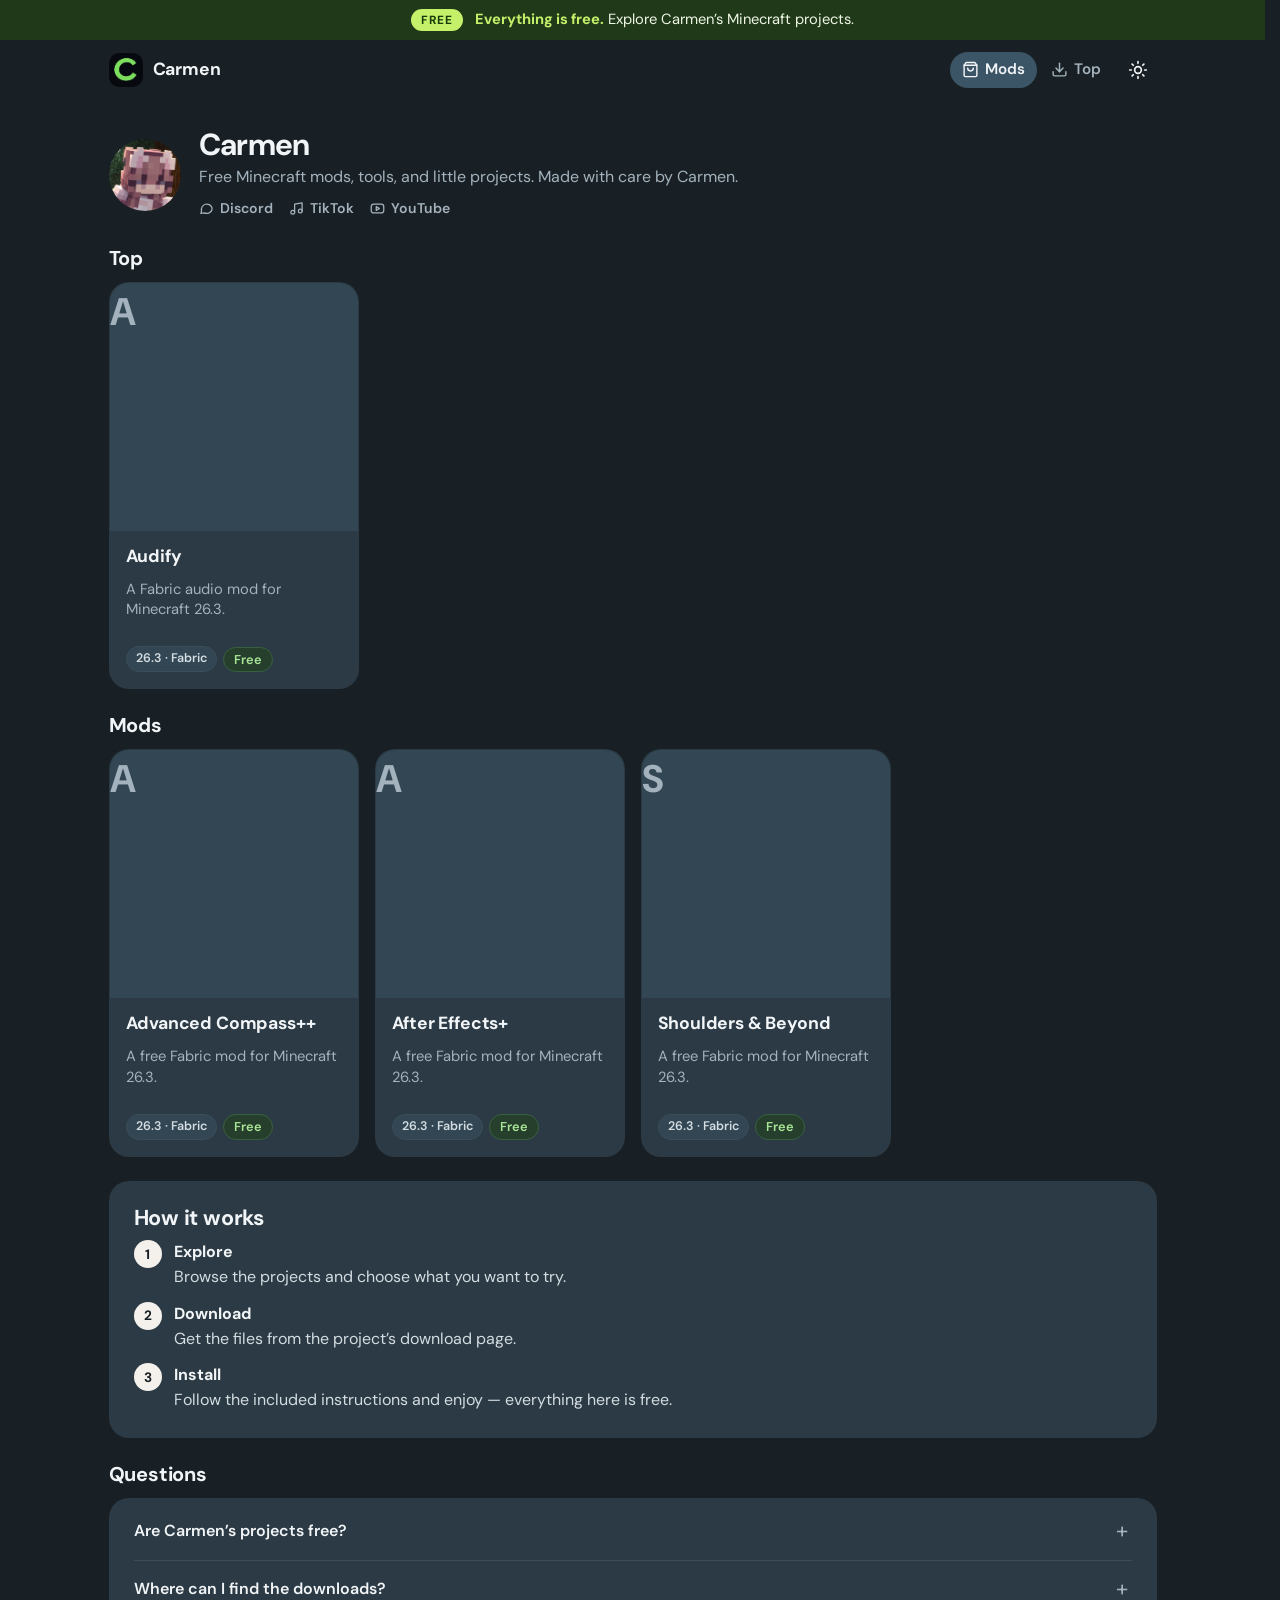
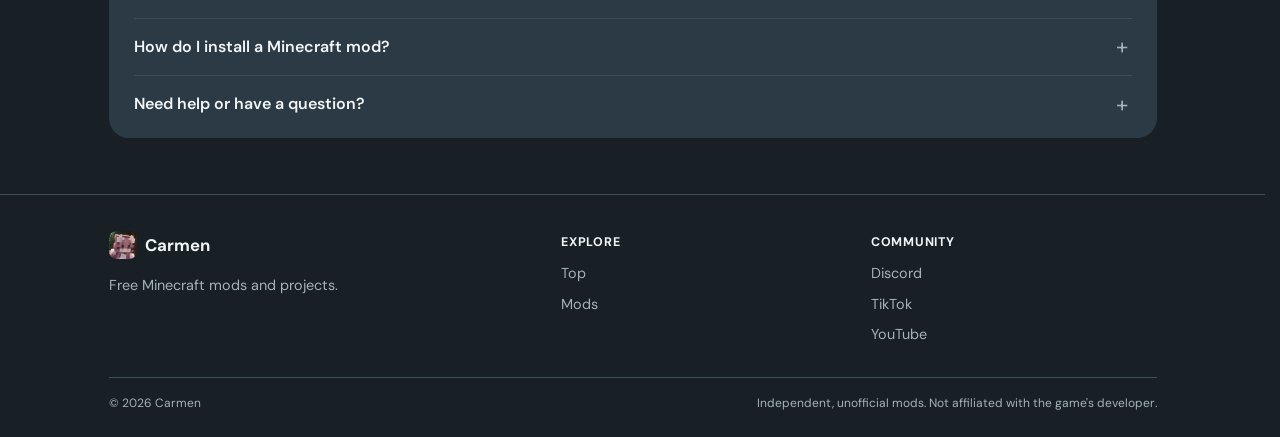
==== commit 98dc3b23: "Add files via upload" ====
--- a/index.html
+++ b/index.html
@@ -1,53 +1,117 @@
-<!doctype html>
-<html lang="en" data-theme="dark">
-<head>
+<!DOCTYPE html>
+<html lang="en" data-theme="dark"><head>
 <meta charset="utf-8">
 <meta name="viewport" content="width=device-width, initial-scale=1, viewport-fit=cover">
-<title>Audify · Carmen</title>
-<meta name="description" content="Audify · free Minecraft 26.3 Fabric mod.">
-<link rel="stylesheet" href="../../styles.css">
-</head>
-<body class="has-tabbar mod-page" data-mod="audify">
-<main class="container">
-  <div class="product-layout mod-layout">
-    <section class="product-media card">
-      <img class="product-hero" data-mod-hero src="https://raw.githubusercontent.com/peureumen/mods/refs/heads/main/audifythmb.png" alt="Audify">
-      <dl class="product-facts">
-        <div><dt>Game</dt><dd>26.3</dd></div>
-        <div><dt>Loader</dt><dd>Fabric</dd></div>
-        <div><dt>Latest release</dt><dd data-fact="version">Audify 1.5.0</dd></div>
-      </dl>
+<title>Carmen · Minecraft Mods</title>
+<meta name="description" content="A collection of free Minecraft mods and projects by Carmen, including Audify.">
+<meta name="theme-color" content="#192025">
+<meta name="color-scheme" content="light dark">
+
+
+<meta property="og:type" content="website">
+<meta property="og:site_name" content="Carmen">
+<meta property="og:url" content="https://gduck.site/">
+<meta property="og:title" content="Carmen · Minecraft Mods">
+<meta property="og:description" content="A collection of free Minecraft mods and projects by Carmen.">
+<meta property="og:image" content="carmenicon.png">
+<meta property="og:image:width" content="1200">
+<meta property="og:image:height" content="630">
+<meta name="twitter:card" content="summary_large_image">
+<link rel="icon" type="image/png" href="carmenicon.png">
+
+<link rel="apple-touch-icon" href="carmenicon.png">
+
+
+<link rel="stylesheet" href="styles.css"></head>
+<body class="has-tabbar" cz-shortcut-listen="true"><div class="sale-bar" role="note"><div class="sale-bar-inner"><span class="sale-pill">Free</span><span class="sale-bar-msg"><b>Everything is free.</b> Explore Carmen’s Minecraft projects.</span></div></div>
+<!-- chrome: written by scripts/site-chrome.mjs -->
+<header class="topbar">
+  <div class="container topbar-inner">
+    <a class="brand" href="/"><img src="nav-icon.png" alt="" width="34" height="34">Carmen</a>
+    <nav class="nav" aria-label="Main">
+      <a href="#mods" aria-current="page"><svg xmlns="http://www.w3.org/2000/svg" width="17" height="17" viewBox="0 0 24 24" fill="none" stroke="currentColor" stroke-width="2" stroke-linecap="round" stroke-linejoin="round" aria-hidden="true"><path d="M6 2 3 6v14a2 2 0 0 0 2 2h14a2 2 0 0 0 2-2V6l-3-4Z"></path><path d="M3 6h18"></path><path d="M16 10a4 4 0 0 1-8 0"></path></svg>Mods</a>
+      <a href="#top"><svg xmlns="http://www.w3.org/2000/svg" width="17" height="17" viewBox="0 0 24 24" fill="none" stroke="currentColor" stroke-width="2" stroke-linecap="round" stroke-linejoin="round" aria-hidden="true"><path d="M21 15v4a2 2 0 0 1-2 2H5a2 2 0 0 1-2-2v-4"></path><path d="m7 10 5 5 5-5"></path><path d="M12 15V3"></path></svg>Top</a>
+    </nav>
+    <button class="icon-btn theme-toggle" type="button" aria-label="Switch to light theme"><span class="icon-moon"><svg xmlns="http://www.w3.org/2000/svg" width="20" height="20" viewBox="0 0 24 24" fill="none" stroke="currentColor" stroke-width="2" stroke-linecap="round" stroke-linejoin="round" aria-hidden="true"><path d="M12 3a6 6 0 0 0 9 9 9 9 0 1 1-9-9Z"></path></svg></span><span class="icon-sun"><svg xmlns="http://www.w3.org/2000/svg" width="20" height="20" viewBox="0 0 24 24" fill="none" stroke="currentColor" stroke-width="2" stroke-linecap="round" stroke-linejoin="round" aria-hidden="true"><circle cx="12" cy="12" r="4"></circle><path d="M12 2v2M12 20v2M4.93 4.93l1.41 1.41M17.66 17.66l1.41 1.41M2 12h2M20 12h2M6.34 17.66l-1.41 1.41M19.07 4.93l-1.41 1.41"></path></svg></span></button>
+    
+  </div>
+</header>
+<nav class="tabbar" aria-label="Main">
+  <a href="#mods" aria-current="page"><svg xmlns="http://www.w3.org/2000/svg" width="22" height="22" viewBox="0 0 24 24" fill="none" stroke="currentColor" stroke-width="2" stroke-linecap="round" stroke-linejoin="round" aria-hidden="true"><path d="M6 2 3 6v14a2 2 0 0 0 2 2h14a2 2 0 0 0 2-2V6l-3-4Z"></path><path d="M3 6h18"></path><path d="M16 10a4 4 0 0 1-8 0"></path></svg><span>Mods</span></a>
+  <a href="#top"><svg xmlns="http://www.w3.org/2000/svg" width="22" height="22" viewBox="0 0 24 24" fill="none" stroke="currentColor" stroke-width="2" stroke-linecap="round" stroke-linejoin="round" aria-hidden="true"><path d="M21 15v4a2 2 0 0 1-2 2H5a2 2 0 0 1-2-2v-4"></path><path d="m7 10 5 5 5-5"></path><path d="M12 15V3"></path></svg><span>Top</span></a>
+</nav>
+
+<!-- /chrome -->
+<main class="page">
+  <div class="container stack-lg">
+    <section class="intro" aria-labelledby="intro-title">
+      <img class="intro-avatar" src="carmenicon.png" alt="" width="72" height="72">
+      <div class="intro-text">
+        <h1 id="intro-title">Carmen</h1>
+        <p>Free Minecraft mods, tools, and little projects. Made with care by Carmen.</p>
+        <nav class="intro-links" aria-label="Carmen elsewhere">
+          <a href="https://discord.gg/7WDp9NBneT" target="_blank" rel="noopener"><svg viewBox="0 0 24 24" fill="none" stroke="currentColor" stroke-width="2" stroke-linecap="round" stroke-linejoin="round" aria-hidden="true"><path d="M21 11.5a8.4 8.4 0 0 1-9 8.4 8.6 8.6 0 0 1-3.8-.9L3 20l1.1-4.2A8.4 8.4 0 1 1 21 11.5Z"></path></svg>Discord</a>
+          <a href="https://www.tiktok.com/@gduckmc" target="_blank" rel="noopener"><svg viewBox="0 0 24 24" fill="none" stroke="currentColor" stroke-width="2" stroke-linecap="round" stroke-linejoin="round" aria-hidden="true"><path d="M9 18V5l12-2v13"></path><circle cx="6" cy="18" r="3"></circle><circle cx="18" cy="16" r="3"></circle></svg>TikTok</a>
+          <a href="https://www.youtube.com/@GDuck" target="_blank" rel="noopener"><svg viewBox="0 0 24 24" fill="none" stroke="currentColor" stroke-width="2" stroke-linecap="round" stroke-linejoin="round" aria-hidden="true"><rect x="2" y="5" width="20" height="14" rx="4"></rect><path d="m10 9 5 3-5 3Z"></path></svg>YouTube</a>
+        </nav>
+      </div>
     </section>
 
-    <aside class="buy-card card">
-      <div class="buy-head">
-        <img class="buy-icon" data-mod-icon src="https://raw.githubusercontent.com/peuremen/mods/refs/heads/main/audifythmb.png" alt="Audify">
-        <div class="buy-title">
-          <div class="buy-chips"><span class="badge badge-green">Free</span><span class="badge">26.3 · Fabric</span></div>
-          <h1 data-mod-name>Audify</h1>
-        </div>
+    <section id="top" class="shop-section" aria-labelledby="top-title">
+      <h2 id="top-title" class="section-title">Top</h2>
+      <div id="top-mod-grid" class="shop-grid" aria-live="polite"></div>
+    </section>
+
+    <section id="mods" class="shop-section" aria-labelledby="mods-title">
+      <h2 id="mods-title" class="section-title">Mods</h2>
+      <div id="mod-release-grid" class="shop-grid" aria-live="polite"></div>
+    </section>
+
+    <section class="card" aria-labelledby="how-title">
+      <h2 id="how-title">How it works</h2>
+      <ol class="steps how-steps">
+        <li><strong>Explore</strong> Browse the projects and choose what you want to try.</li>
+        <li><strong>Download</strong> Get the files from the project’s download page.</li>
+        <li><strong>Install</strong> Follow the included instructions and enjoy — everything here is free.</li>
+      </ol>
+    </section>
+
+    <section aria-labelledby="faq-title">
+      <h2 id="faq-title" class="section-title">Questions</h2>
+      <div class="card faq-card">
+        <details class="faq"><summary>Are Carmen’s projects free?</summary><div class="answer">Yes. Everything featured here is free to access. There are no paid tiers, bundles, or checkout steps.</div></details>
+        <details class="faq"><summary>Where can I find the downloads?</summary><div class="answer">Open the project’s official download page or community post. Download links and installation notes will be provided with each project.</div></details>
+        <details class="faq"><summary>How do I install a Minecraft mod?</summary><div class="answer">Make sure you have the correct Minecraft version and mod loader, then place the downloaded mod file in your Minecraft mods folder. Check the project instructions for any extra requirements.</div></details>
+        <details class="faq"><summary>Need help or have a question?</summary><div class="answer">Join the Discord community and ask there. You can also follow Carmen on YouTube and TikTok for updates.</div></details>
       </div>
-      <p class="buy-tagline" data-mod-tagline>Free audio mod for Minecraft 26.3 on Fabric.</p>
-      <a class="btn btn-primary btn-block" data-download href="https://github.com/peuremen/mods/releases/tag/audifyreleases">Download .jar</a>
-      <p class="dl-meta" data-download-meta>Audify 1.5.0 · GitHub Releases</p>
-    </aside>
-
-    <section class="product-details">
-      <section class="card">
-        <h2>About Audify</h2>
-        <div data-mod-about><p>A full description is coming soon.</p></div>
-      </section>
-      <section class="card" data-section="features">
-        <h2>Features</h2>
-        <ul class="feature-list"><li>Free download</li><li>Minecraft 26.3</li><li>Fabric</li><li>Official GitHub release</li></ul>
-      </section>
-      <section class="card">
-        <h2>Download</h2>
-        <p class="mod-note">Audify is completely free. The Download .jar button uses the official GitHub release; there is no payment or checkout.</p>
-      </section>
     </section>
   </div>
 </main>
-<script src="../../scripts.js"></script>
-</body>
-</html>
+<!-- footer: written by scripts/site-chrome.mjs -->
+<footer class="footer">
+  <div class="container">
+    <div class="footer-grid">
+      <div class="footer-about">
+        <a class="footer-brand" href="/"><img src="carmenicon.png" alt="" width="28" height="28" loading="lazy">Carmen</a>
+        <p>Free Minecraft mods and projects.</p>
+      </div>
+      <nav class="footer-col" aria-label="Explore">
+        <h2>Explore</h2>
+        <a href="#top">Top</a>
+        <a href="#mods">Mods</a>
+      </nav>
+      <nav class="footer-col" aria-label="Community">
+        <h2>Community</h2>
+        <a href="https://discord.gg/7WDp9NBneT" target="_blank" rel="noopener">Discord</a>
+        <a href="https://www.tiktok.com/@gduckmc" target="_blank" rel="noopener">TikTok</a>
+        <a href="https://www.youtube.com/@GDuck" target="_blank" rel="noopener">YouTube</a>
+      </nav>
+    </div>
+    <div class="footer-bottom">
+      <span>© <span data-year="">2026</span> Carmen</span>
+      <span>Independent, unofficial mods. Not affiliated with the game's developer.</span>
+    </div>
+  </div>
+</footer>
+<!-- /footer -->
+<script src="scripts.js"></script></body></html>
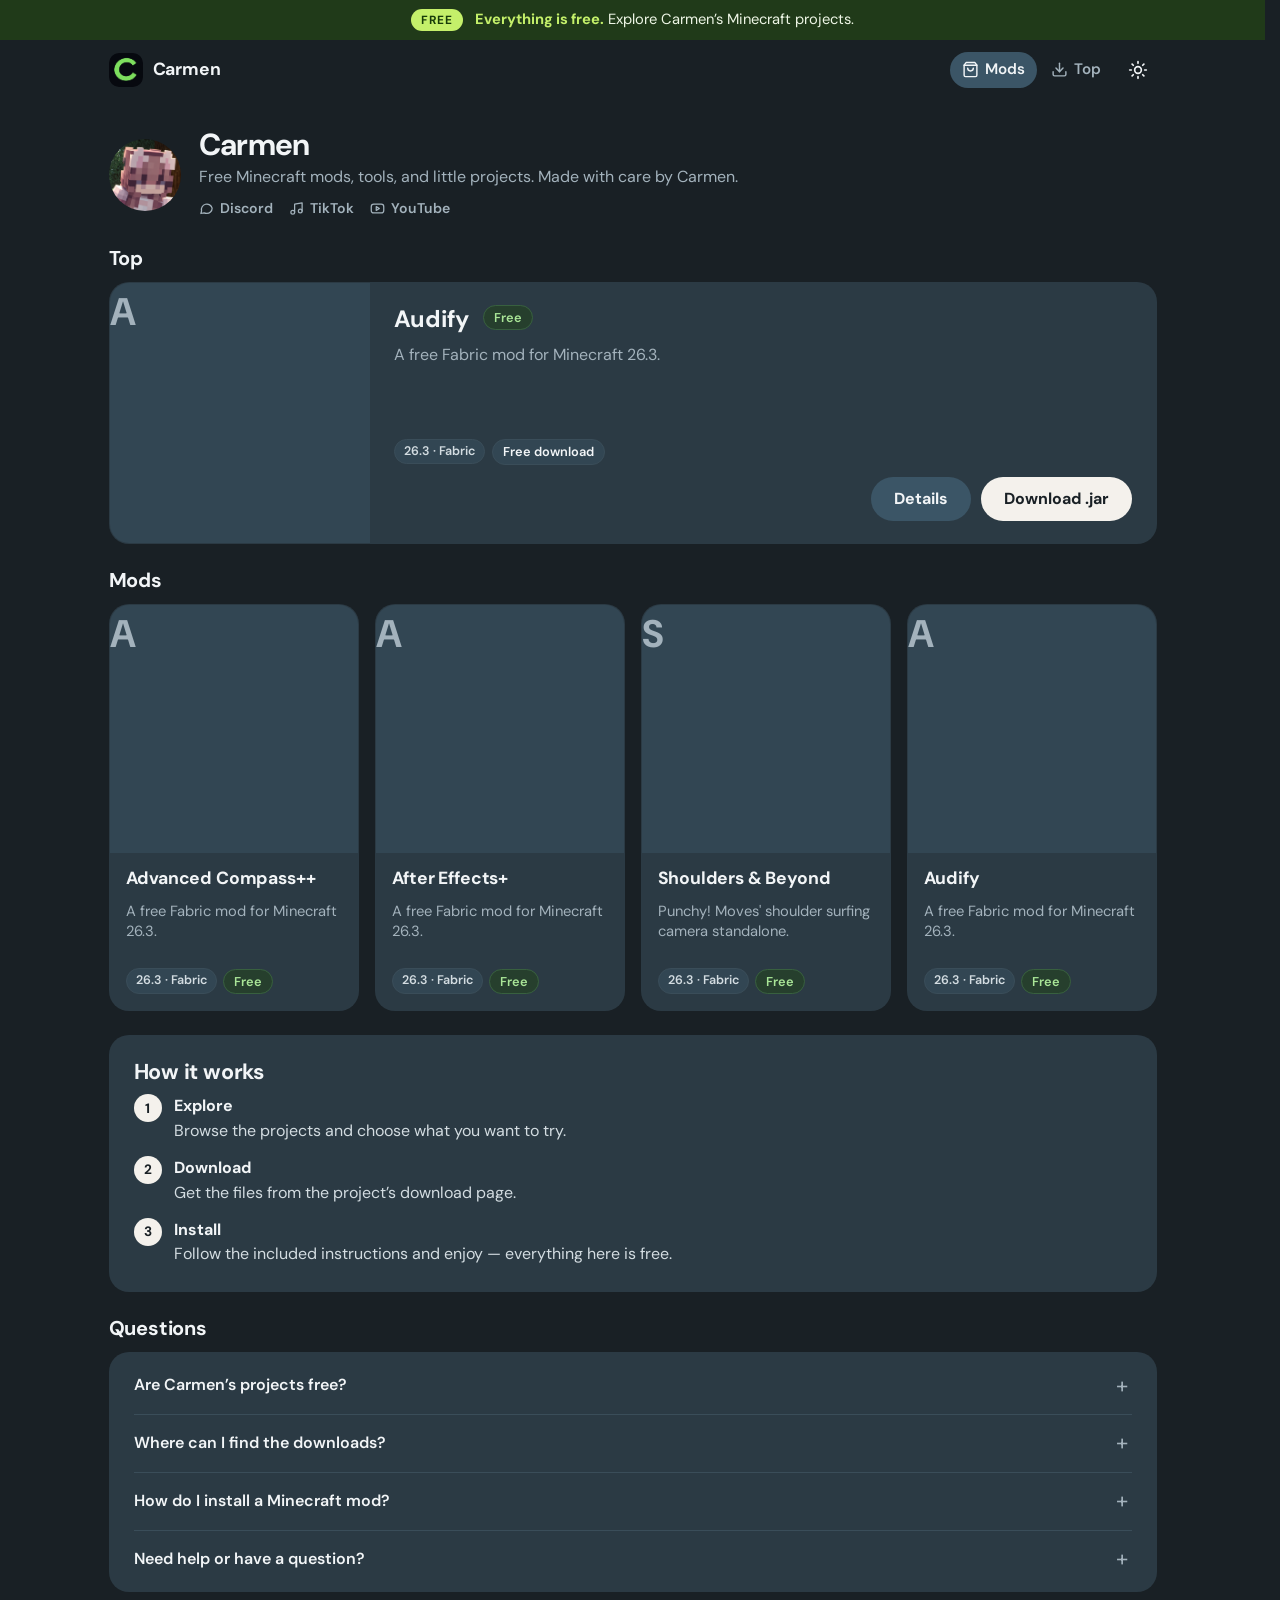
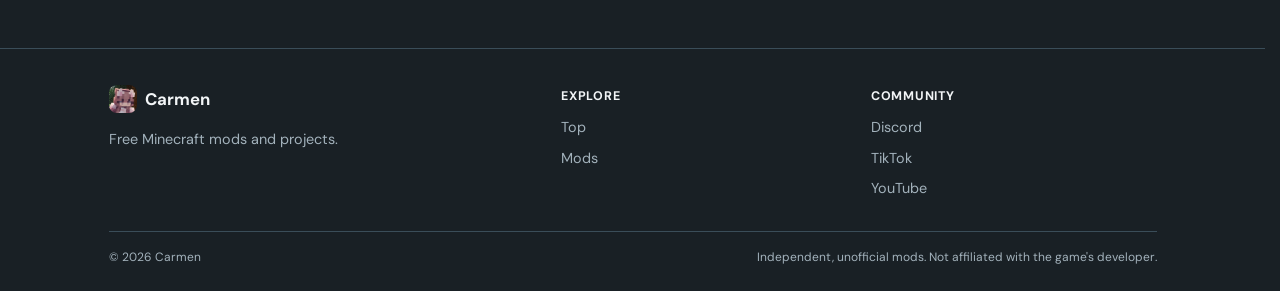
==== commit a3ce3d9a: "Add files via upload" ====
--- a/index.html
+++ b/index.html
@@ -3,7 +3,7 @@
 <meta charset="utf-8">
 <meta name="viewport" content="width=device-width, initial-scale=1, viewport-fit=cover">
 <title>Carmen · Minecraft Mods</title>
-<meta name="description" content="A collection of free Minecraft mods and projects by Carmen, including Audify.">
+<meta name="description" content="A collection of free Minecraft mods and projects by Carmen.">
 <meta name="theme-color" content="#192025">
 <meta name="color-scheme" content="light dark">
 
@@ -59,7 +59,7 @@
 
     <section id="top" class="shop-section" aria-labelledby="top-title">
       <h2 id="top-title" class="section-title">Top</h2>
-      <div id="top-mod-grid" class="shop-grid" aria-live="polite"></div>
+      <div id="top-mod-card" aria-live="polite"></div>
     </section>
 
     <section id="mods" class="shop-section" aria-labelledby="mods-title">
--- a/styles.css
+++ b/styles.css
@@ -999,3 +999,105 @@
 .mod-note { margin: 0; font-size: 0.95rem; padding: 12px 14px; border-radius: var(--radius-sm); background: var(--info-soft); color: var(--text-2); }
 .product-media:has(.product-hero[hidden]) { padding-top: 20px; padding-bottom: 20px; }
 @media (max-width: 899px) { .mod-layout .product-media { padding: 16px 20px; } }
+
+
+/* ===== Top mod: wide horizontal card ===== */
+.top-mod-card {
+  display: grid;
+  grid-template-columns: 260px minmax(0, 1fr);
+  min-width: 0;
+  overflow: hidden;
+  padding: 0;
+}
+.top-mod-card .top-mod-art-wrap {
+  position: relative;
+  min-width: 0;
+  min-height: 260px;
+  background: var(--surface-2);
+}
+.top-mod-card .top-mod-art {
+  display: block;
+  width: 100%;
+  height: 100%;
+  min-height: 260px;
+  object-fit: cover;
+}
+.top-mod-card .top-mod-body {
+  min-width: 0;
+  display: flex;
+  flex-direction: column;
+  gap: 10px;
+  padding: 22px 24px;
+}
+.top-mod-card .top-mod-head {
+  display: flex;
+  align-items: flex-start;
+  justify-content: space-between;
+  gap: 14px;
+  min-width: 0;
+}
+.top-mod-card .top-mod-name {
+  min-width: 0;
+  margin: 0;
+  font-size: clamp(1.25rem, 1rem + .6vw, 1.65rem);
+  line-height: 1.2;
+  overflow-wrap: anywhere;
+}
+.top-mod-card .top-mod-line {
+  margin: 0;
+  color: var(--muted);
+  line-height: 1.5;
+  overflow-wrap: anywhere;
+}
+.top-mod-card .top-mod-facts {
+  display: flex;
+  flex-wrap: wrap;
+  gap: 7px;
+  margin-top: auto;
+}
+.top-mod-card .top-mod-actions {
+  display: flex;
+  align-items: center;
+  justify-content: flex-end;
+  flex-wrap: wrap;
+  gap: 10px;
+  margin-top: 2px;
+}
+.top-mod-card .top-mod-actions .btn {
+  min-height: 44px;
+}
+.top-mod-card .top-mod-free {
+  margin-right: auto;
+}
+@media (max-width: 760px) {
+  .top-mod-card {
+    grid-template-columns: 1fr;
+  }
+  .top-mod-card .top-mod-art-wrap,
+  .top-mod-card .top-mod-art {
+    min-height: 0;
+    height: auto;
+    aspect-ratio: 16 / 7;
+  }
+  .top-mod-card .top-mod-body {
+    padding: 16px;
+  }
+  .top-mod-card .top-mod-actions {
+    justify-content: stretch;
+  }
+  .top-mod-card .top-mod-actions .btn {
+    flex: 1 1 180px;
+  }
+}
+@media (max-width: 480px) {
+  .top-mod-card .top-mod-art-wrap,
+  .top-mod-card .top-mod-art {
+    aspect-ratio: 16 / 9;
+  }
+  .top-mod-card .top-mod-head {
+    display: block;
+  }
+  .top-mod-card .top-mod-head .badge {
+    margin-bottom: 7px;
+  }
+}
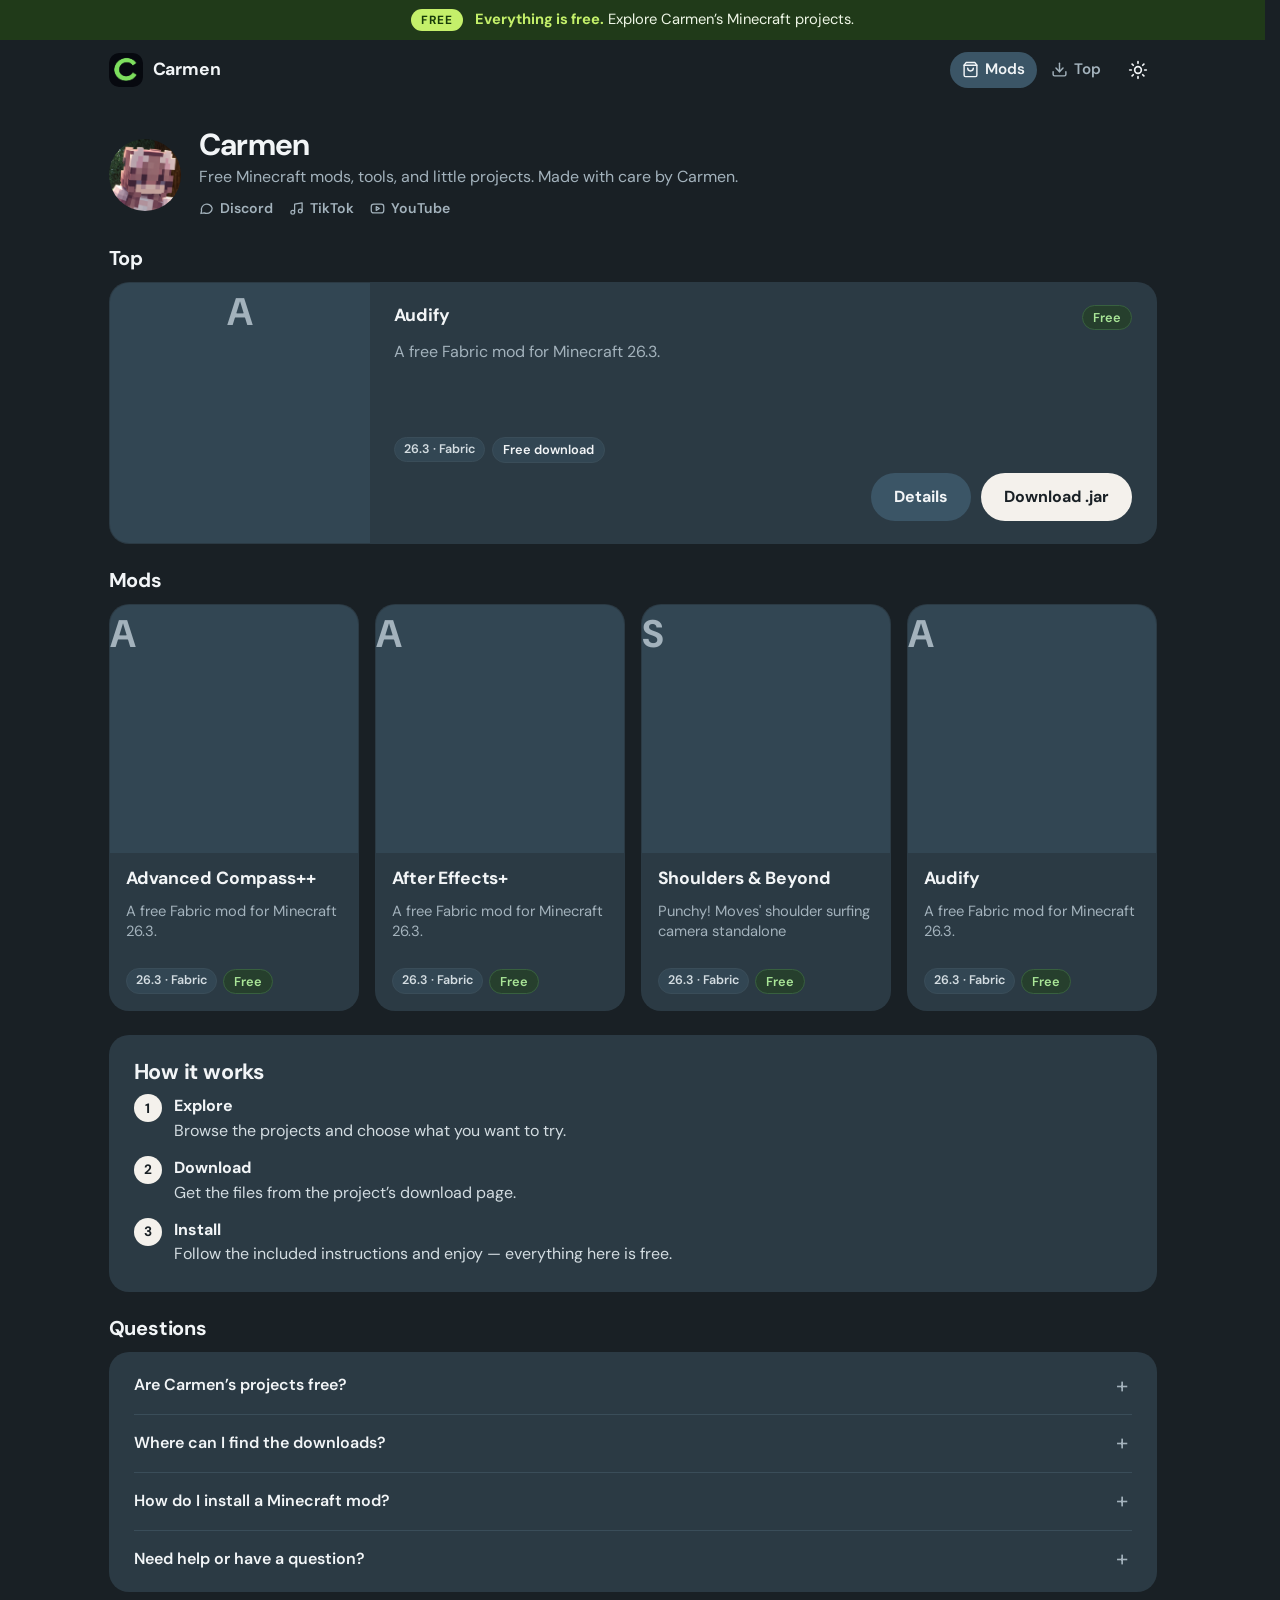
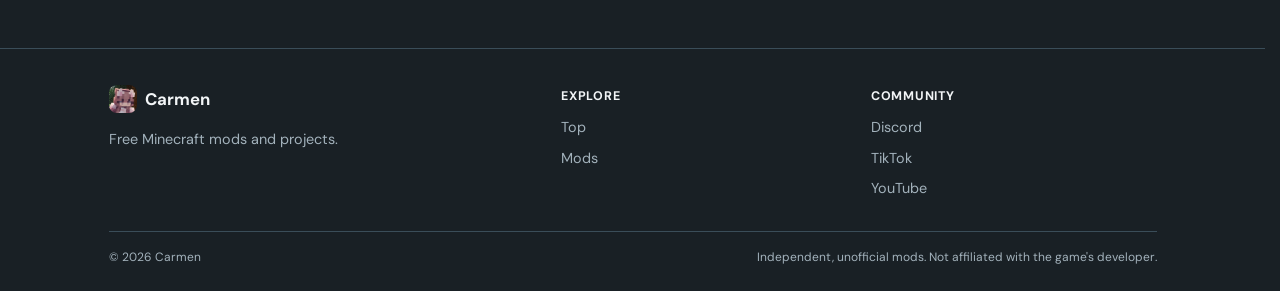
==== commit a1a20345: "Update index.html" ====
--- a/index.html
+++ b/index.html
@@ -27,7 +27,7 @@
 <!-- chrome: written by scripts/site-chrome.mjs -->
 <header class="topbar">
   <div class="container topbar-inner">
-    <a class="brand" href="/"><img src="nav-icon.png" alt="" width="34" height="34">Carmen</a>
+    <a class="brand" href="/studiohearts"><img src="nav-icon.png" alt="" width="34" height="34">Carmen</a>
     <nav class="nav" aria-label="Main">
       <a href="#mods" aria-current="page"><svg xmlns="http://www.w3.org/2000/svg" width="17" height="17" viewBox="0 0 24 24" fill="none" stroke="currentColor" stroke-width="2" stroke-linecap="round" stroke-linejoin="round" aria-hidden="true"><path d="M6 2 3 6v14a2 2 0 0 0 2 2h14a2 2 0 0 0 2-2V6l-3-4Z"></path><path d="M3 6h18"></path><path d="M16 10a4 4 0 0 1-8 0"></path></svg>Mods</a>
       <a href="#top"><svg xmlns="http://www.w3.org/2000/svg" width="17" height="17" viewBox="0 0 24 24" fill="none" stroke="currentColor" stroke-width="2" stroke-linecap="round" stroke-linejoin="round" aria-hidden="true"><path d="M21 15v4a2 2 0 0 1-2 2H5a2 2 0 0 1-2-2v-4"></path><path d="m7 10 5 5 5-5"></path><path d="M12 15V3"></path></svg>Top</a>
@@ -114,4 +114,4 @@
   </div>
 </footer>
 <!-- /footer -->
-<script src="scripts.js"></script></body></html>+<script src="scripts.js"></script></body></html>
--- a/styles.css
+++ b/styles.css
@@ -1001,7 +1001,8 @@
 @media (max-width: 899px) { .mod-layout .product-media { padding: 16px 20px; } }
 
 
-/* ===== Top mod: wide horizontal card ===== */
+/* StudioHearts Top: wide horizontal mod card */
+#top-mod-card { min-width: 0; }
 .top-mod-card {
   display: grid;
   grid-template-columns: 260px minmax(0, 1fr);
@@ -1010,7 +1011,6 @@
   padding: 0;
 }
 .top-mod-card .top-mod-art-wrap {
-  position: relative;
   min-width: 0;
   min-height: 260px;
   background: var(--surface-2);
@@ -1039,8 +1039,6 @@
 .top-mod-card .top-mod-name {
   min-width: 0;
   margin: 0;
-  font-size: clamp(1.25rem, 1rem + .6vw, 1.65rem);
-  line-height: 1.2;
   overflow-wrap: anywhere;
 }
 .top-mod-card .top-mod-line {
@@ -1061,43 +1059,52 @@
   justify-content: flex-end;
   flex-wrap: wrap;
   gap: 10px;
-  margin-top: 2px;
-}
-.top-mod-card .top-mod-actions .btn {
-  min-height: 44px;
-}
-.top-mod-card .top-mod-free {
-  margin-right: auto;
 }
 @media (max-width: 760px) {
-  .top-mod-card {
-    grid-template-columns: 1fr;
-  }
+  .top-mod-card { grid-template-columns: 1fr; }
   .top-mod-card .top-mod-art-wrap,
   .top-mod-card .top-mod-art {
     min-height: 0;
     height: auto;
-    aspect-ratio: 16 / 7;
+    aspect-ratio: 16 / 8;
   }
-  .top-mod-card .top-mod-body {
-    padding: 16px;
+  .top-mod-card .top-mod-body { padding: 16px; }
+  .top-mod-card .top-mod-actions { justify-content: stretch; }
+  .top-mod-card .top-mod-actions .btn { flex: 1 1 180px; }
+}
+
+
+/* Mod detail pages: reference layout */
+.mod-layout .product-media {
+  padding: 24px;
+  background: var(--surface);
+  border-radius: var(--radius);
+  min-width: 0;
+}
+.mod-layout .buy-card {
+  padding: 24px;
+  background: var(--surface);
+  border-radius: var(--radius);
+  min-width: 0;
+}
+.mod-layout .product-details .card {
+  padding: 24px;
+}
+.mod-layout .product-hero {
+  display: block;
+}
+@media (min-width: 900px) {
+  .mod-layout {
+    grid-template:
+      "media buy"
+      "details buy"
+      1fr / minmax(0, 1fr) 380px;
+    column-gap: 28px;
+    align-items: start;
   }
-  .top-mod-card .top-mod-actions {
-    justify-content: stretch;
-  }
-  .top-mod-card .top-mod-actions .btn {
-    flex: 1 1 180px;
-  }
-}
-@media (max-width: 480px) {
-  .top-mod-card .top-mod-art-wrap,
-  .top-mod-card .top-mod-art {
-    aspect-ratio: 16 / 9;
-  }
-  .top-mod-card .top-mod-head {
-    display: block;
-  }
-  .top-mod-card .top-mod-head .badge {
-    margin-bottom: 7px;
-  }
-}
+}
+@media (max-width: 899px) {
+  .mod-layout .product-media { padding: 20px; }
+  .mod-layout .buy-card { padding: 20px; }
+  .mod-layout .product-hero { display: block; }
+}
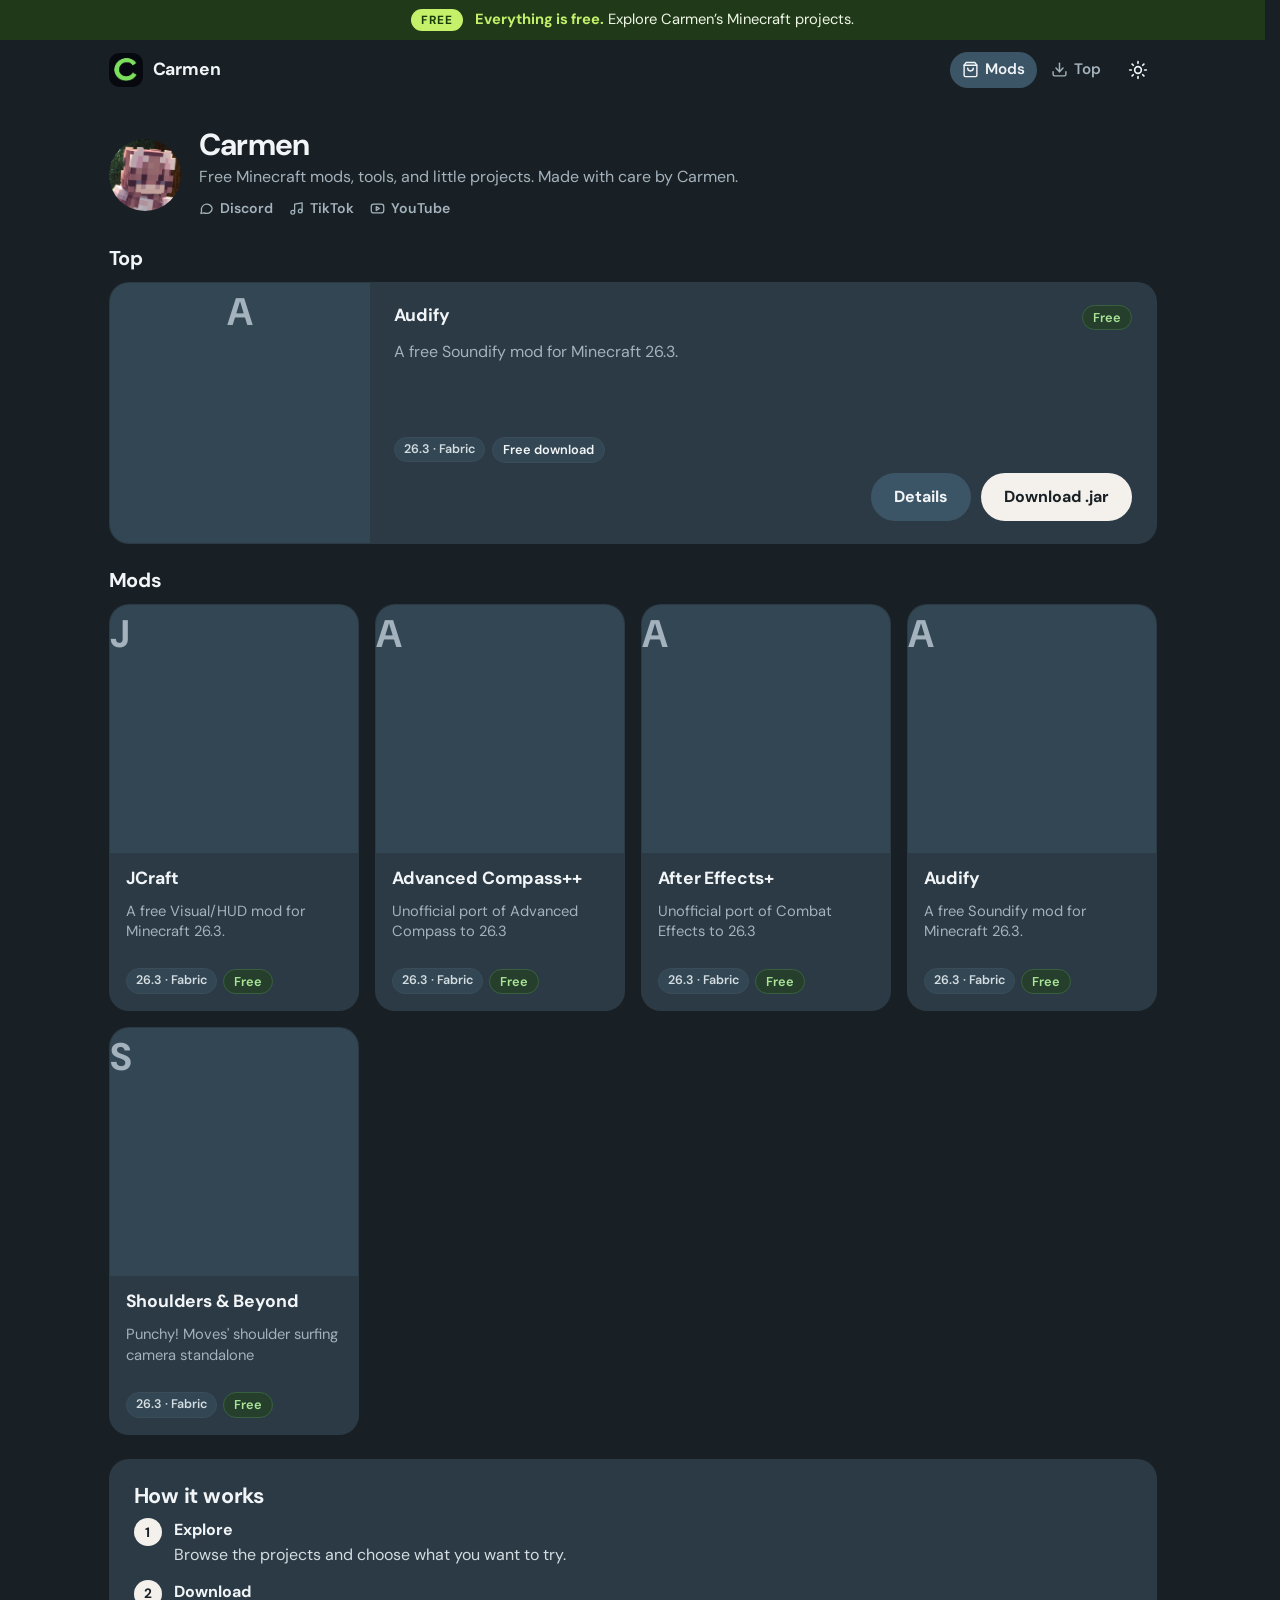
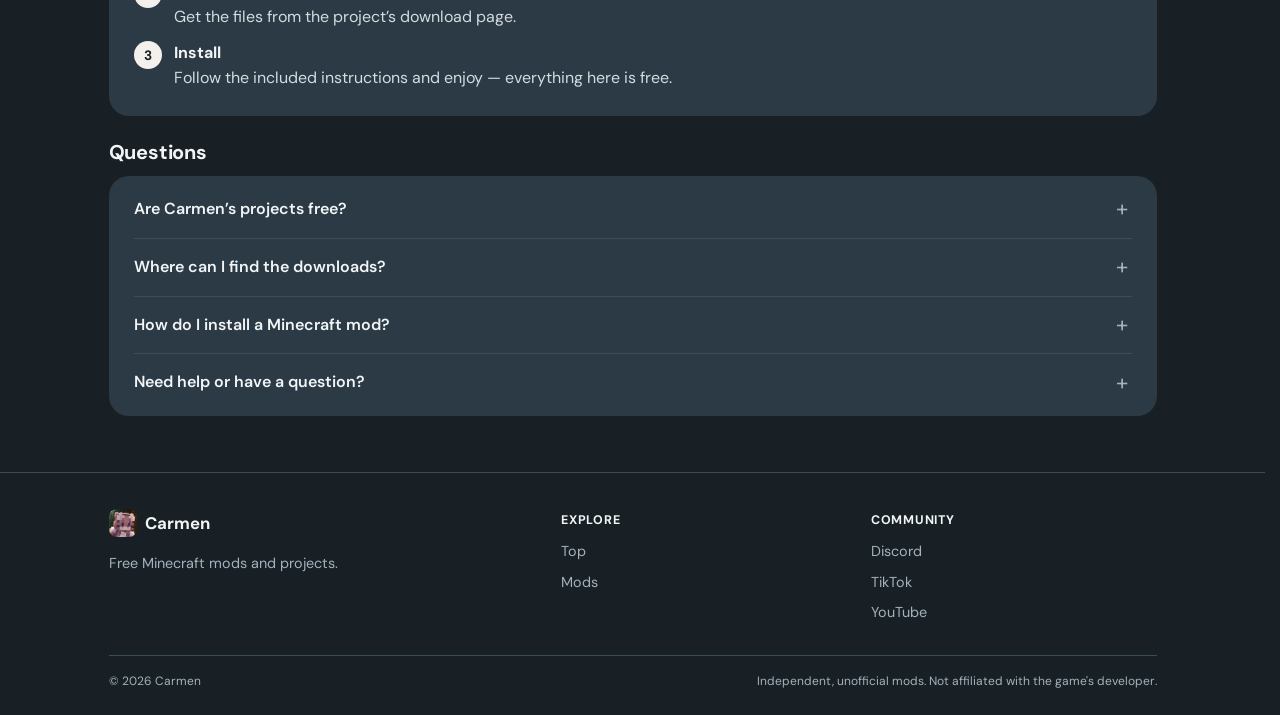
==== commit 2c2bf81b: "Update index.html" ====
--- a/index.html
+++ b/index.html
@@ -102,7 +102,7 @@
       </nav>
       <nav class="footer-col" aria-label="Community">
         <h2>Community</h2>
-        <a href="https://discord.gg/7WDp9NBneT" target="_blank" rel="noopener">Discord</a>
+        <a href="https://discord.gg/f4UkRFBQJy" target="_blank" rel="noopener">Discord</a>
         <a href="https://www.tiktok.com/@gduckmc" target="_blank" rel="noopener">TikTok</a>
         <a href="https://www.youtube.com/@GDuck" target="_blank" rel="noopener">YouTube</a>
       </nav>
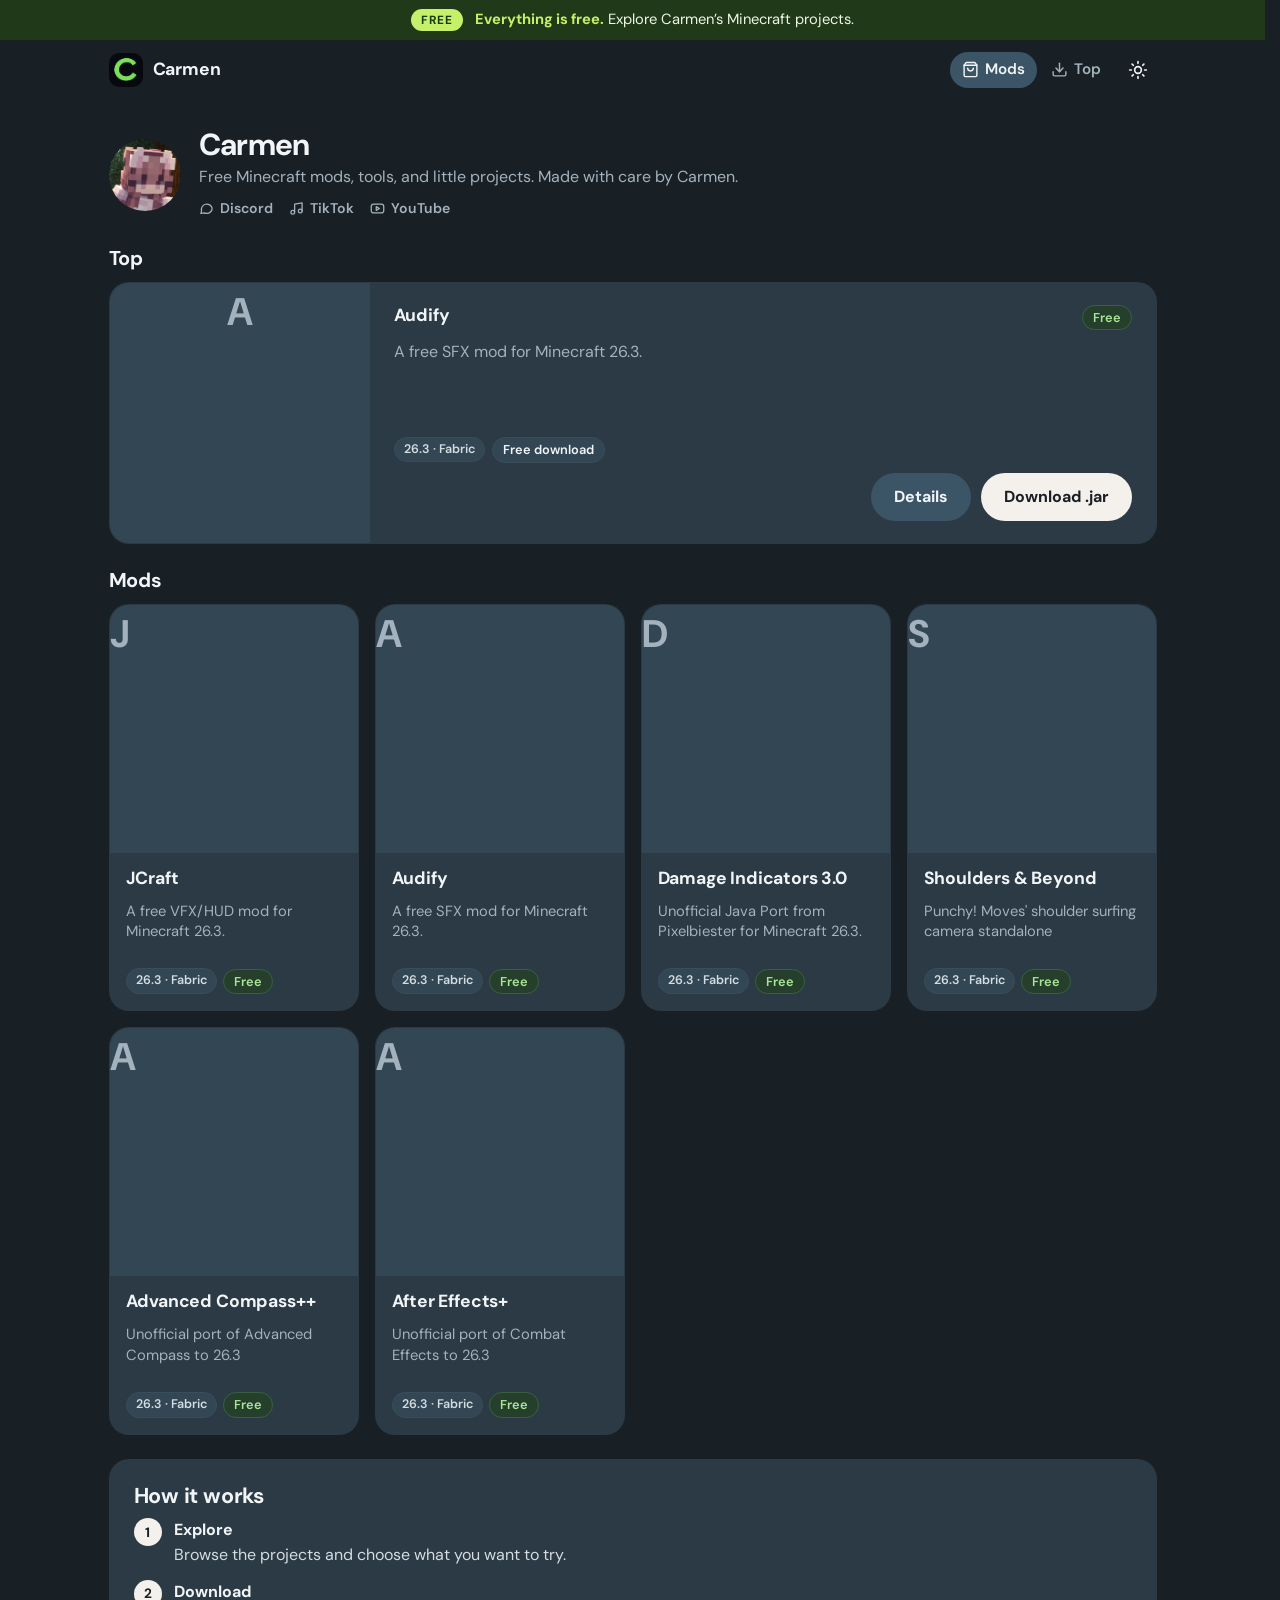
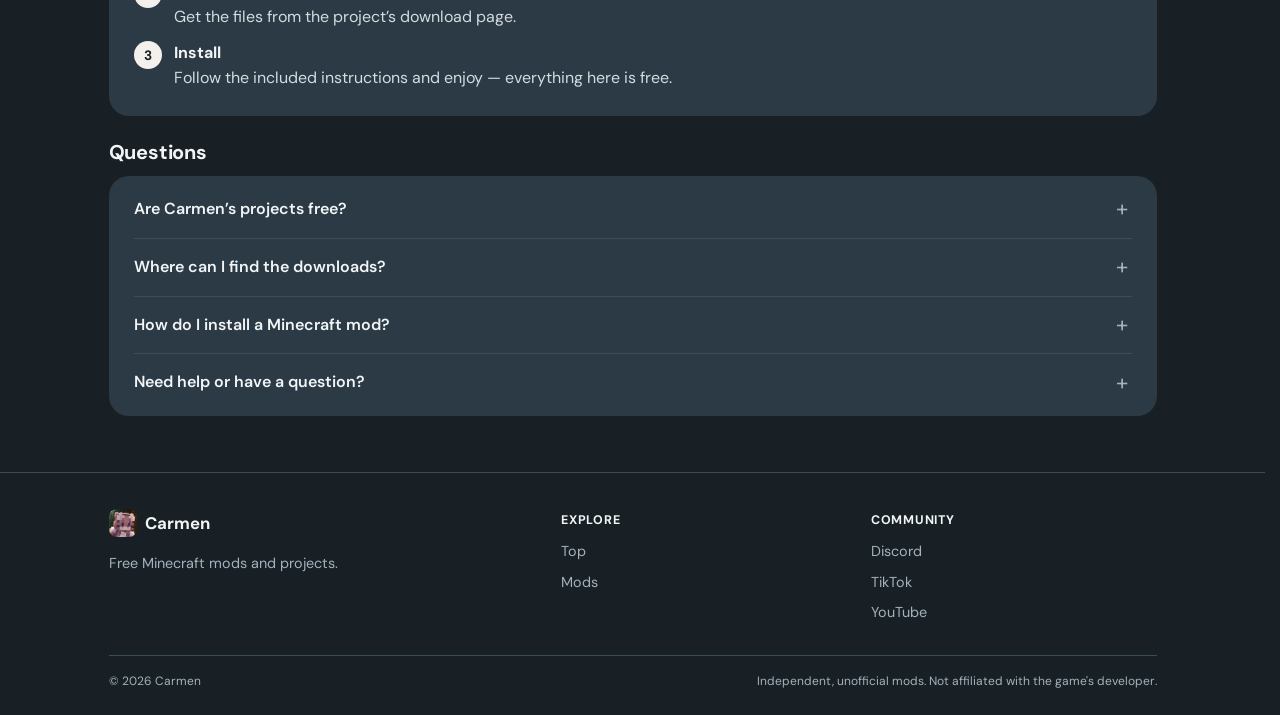
==== commit 5e1176bf: "Update index.html" ====
--- a/index.html
+++ b/index.html
@@ -50,7 +50,7 @@
         <h1 id="intro-title">Carmen</h1>
         <p>Free Minecraft mods, tools, and little projects. Made with care by Carmen.</p>
         <nav class="intro-links" aria-label="Carmen elsewhere">
-          <a href="https://discord.gg/7WDp9NBneT" target="_blank" rel="noopener"><svg viewBox="0 0 24 24" fill="none" stroke="currentColor" stroke-width="2" stroke-linecap="round" stroke-linejoin="round" aria-hidden="true"><path d="M21 11.5a8.4 8.4 0 0 1-9 8.4 8.6 8.6 0 0 1-3.8-.9L3 20l1.1-4.2A8.4 8.4 0 1 1 21 11.5Z"></path></svg>Discord</a>
+          <a href="https://discord.gg/f4UkRFBQJy" target="_blank" rel="noopener"><svg viewBox="0 0 24 24" fill="none" stroke="currentColor" stroke-width="2" stroke-linecap="round" stroke-linejoin="round" aria-hidden="true"><path d="M21 11.5a8.4 8.4 0 0 1-9 8.4 8.6 8.6 0 0 1-3.8-.9L3 20l1.1-4.2A8.4 8.4 0 1 1 21 11.5Z"></path></svg>Discord</a>
           <a href="https://www.tiktok.com/@gduckmc" target="_blank" rel="noopener"><svg viewBox="0 0 24 24" fill="none" stroke="currentColor" stroke-width="2" stroke-linecap="round" stroke-linejoin="round" aria-hidden="true"><path d="M9 18V5l12-2v13"></path><circle cx="6" cy="18" r="3"></circle><circle cx="18" cy="16" r="3"></circle></svg>TikTok</a>
           <a href="https://www.youtube.com/@GDuck" target="_blank" rel="noopener"><svg viewBox="0 0 24 24" fill="none" stroke="currentColor" stroke-width="2" stroke-linecap="round" stroke-linejoin="round" aria-hidden="true"><rect x="2" y="5" width="20" height="14" rx="4"></rect><path d="m10 9 5 3-5 3Z"></path></svg>YouTube</a>
         </nav>
@@ -92,7 +92,7 @@
   <div class="container">
     <div class="footer-grid">
       <div class="footer-about">
-        <a class="footer-brand" href="/"><img src="carmenicon.png" alt="" width="28" height="28" loading="lazy">Carmen</a>
+        <a class="footer-brand" href="/studiohearts"><img src="carmenicon.png" alt="" width="28" height="28" loading="lazy">Carmen</a>
         <p>Free Minecraft mods and projects.</p>
       </div>
       <nav class="footer-col" aria-label="Explore">
